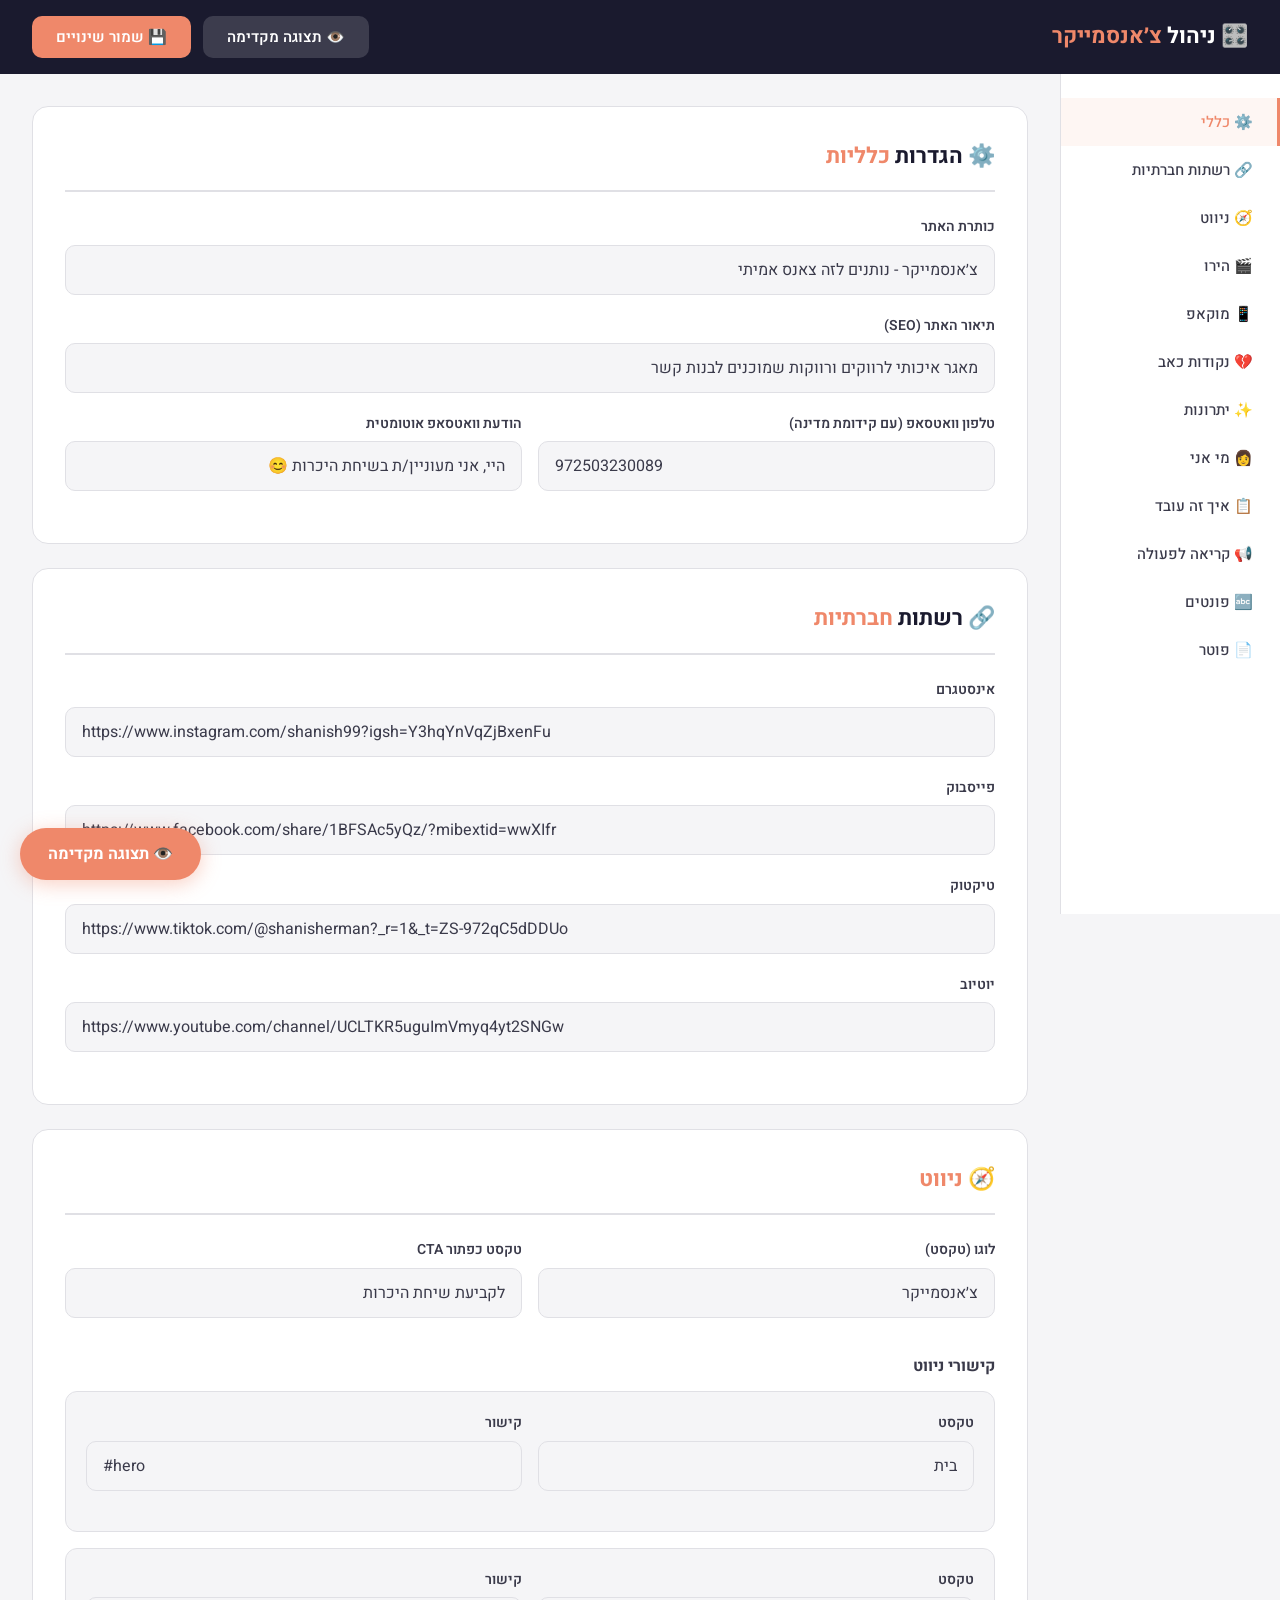
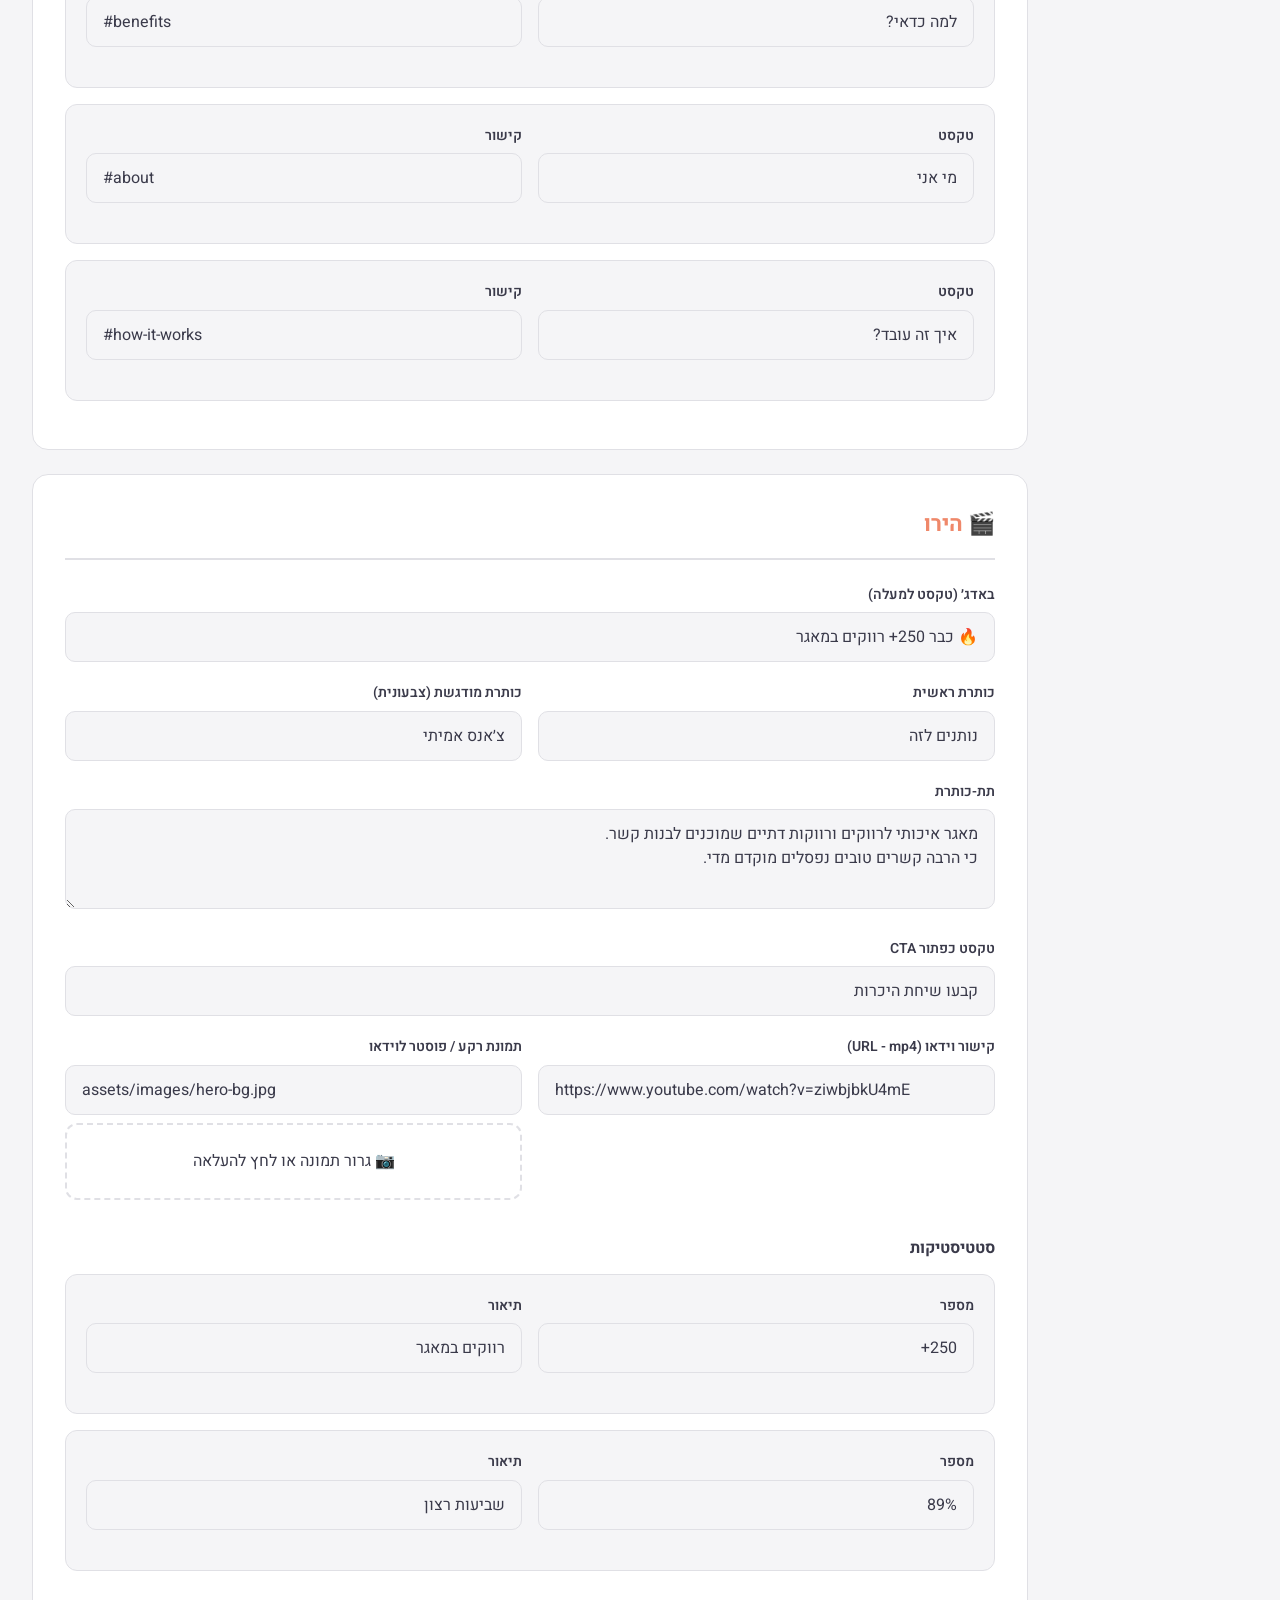
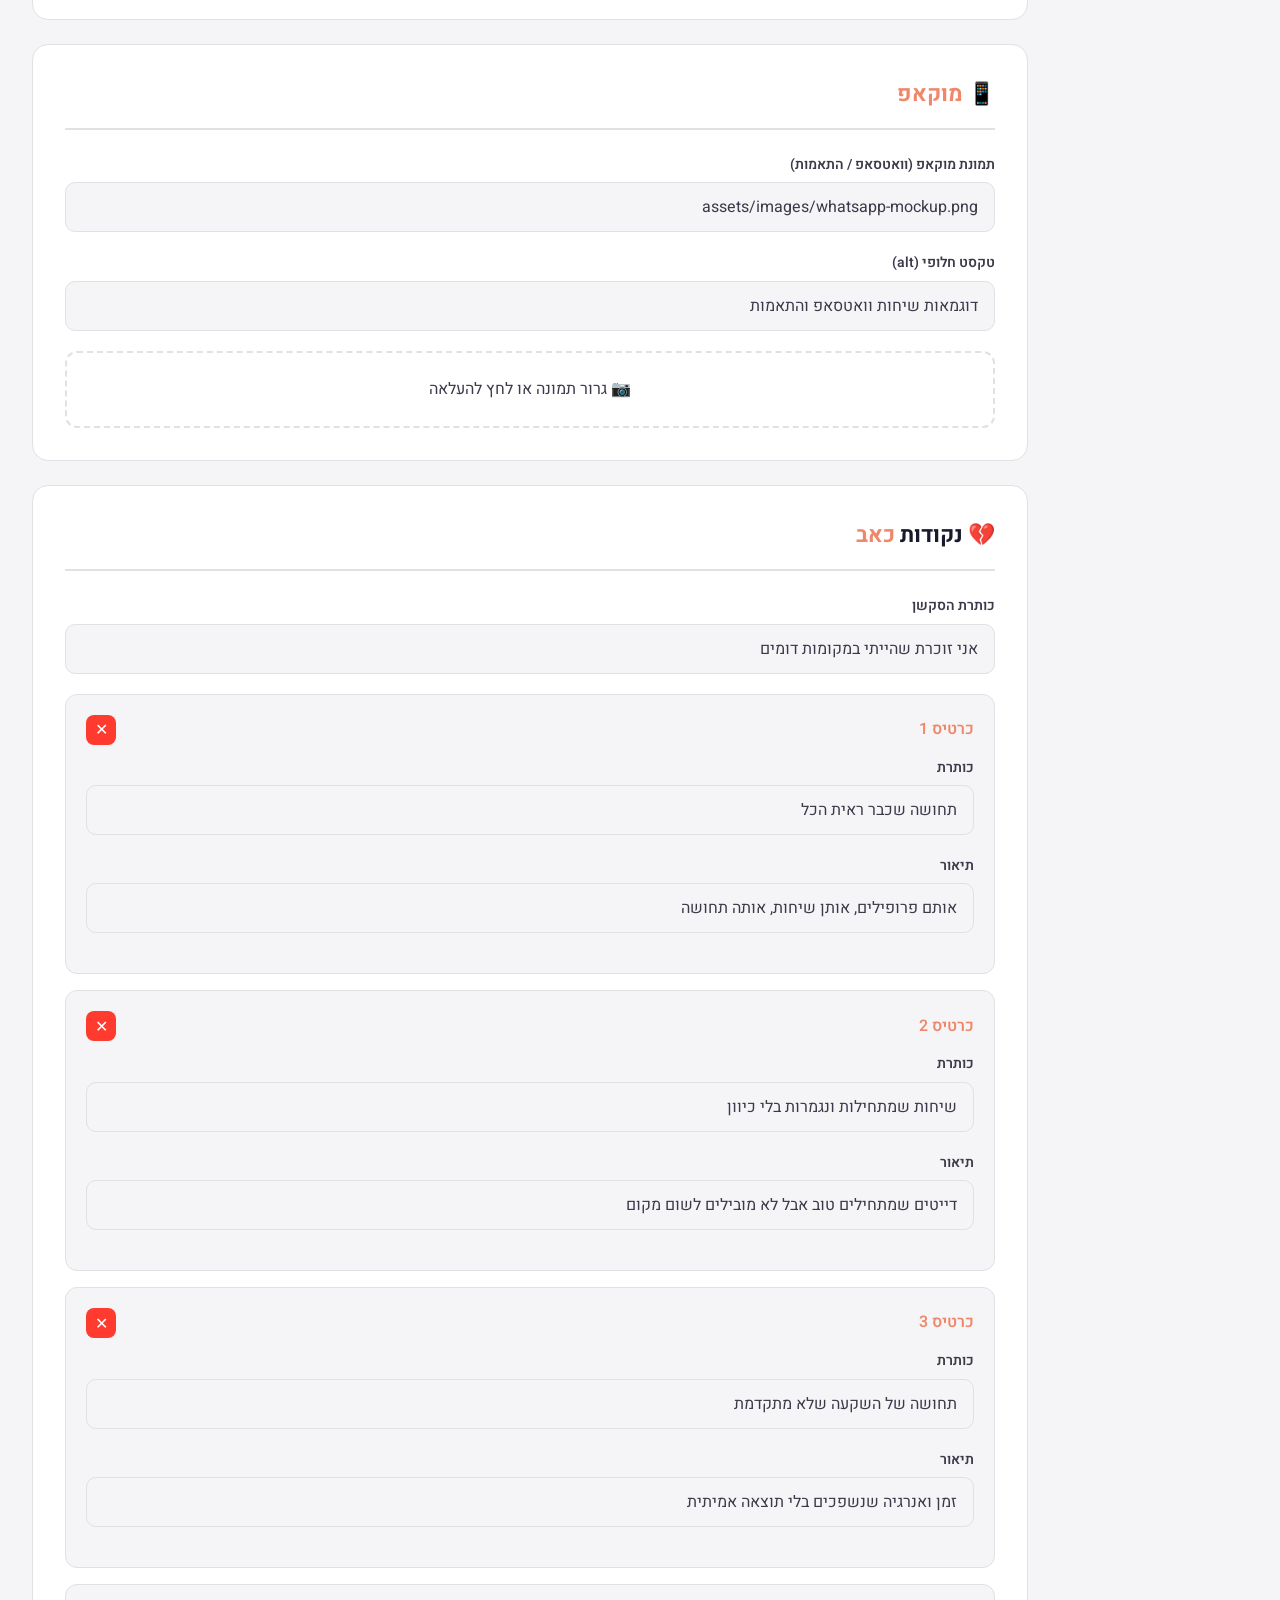
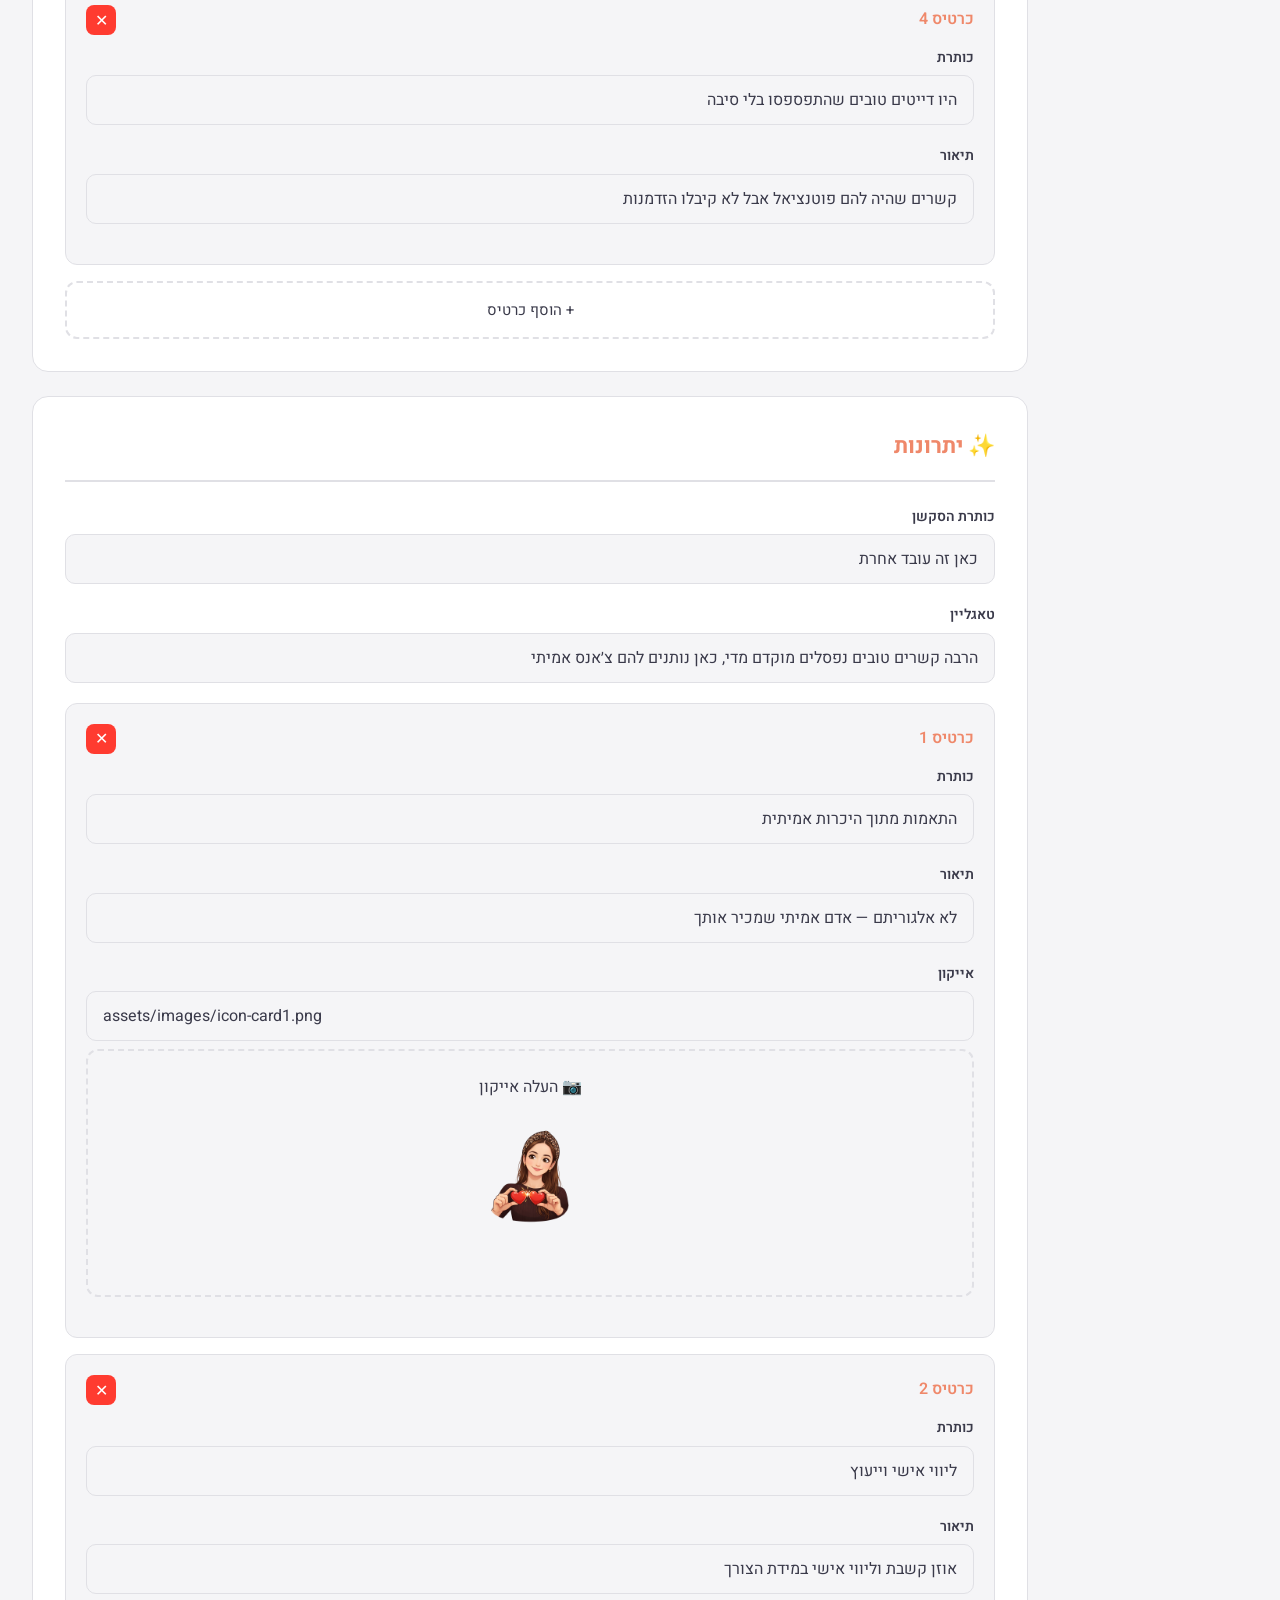
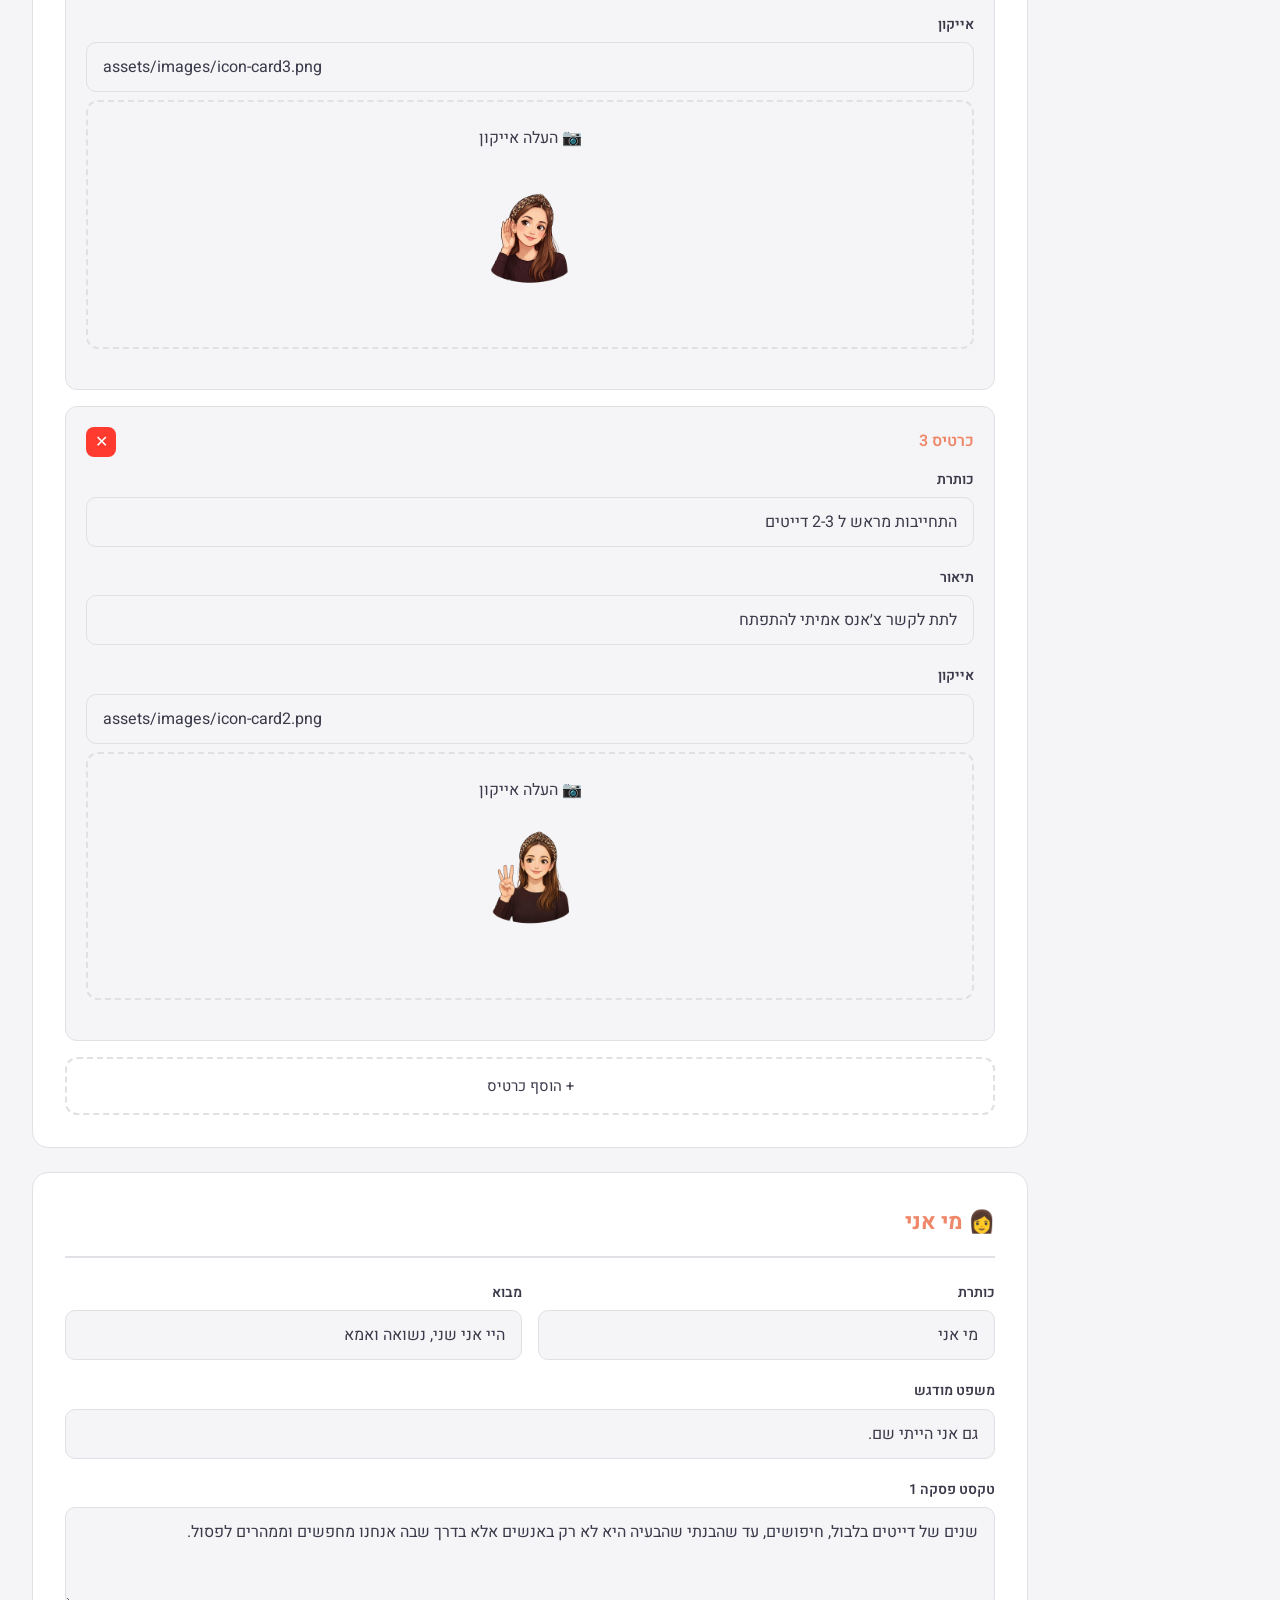
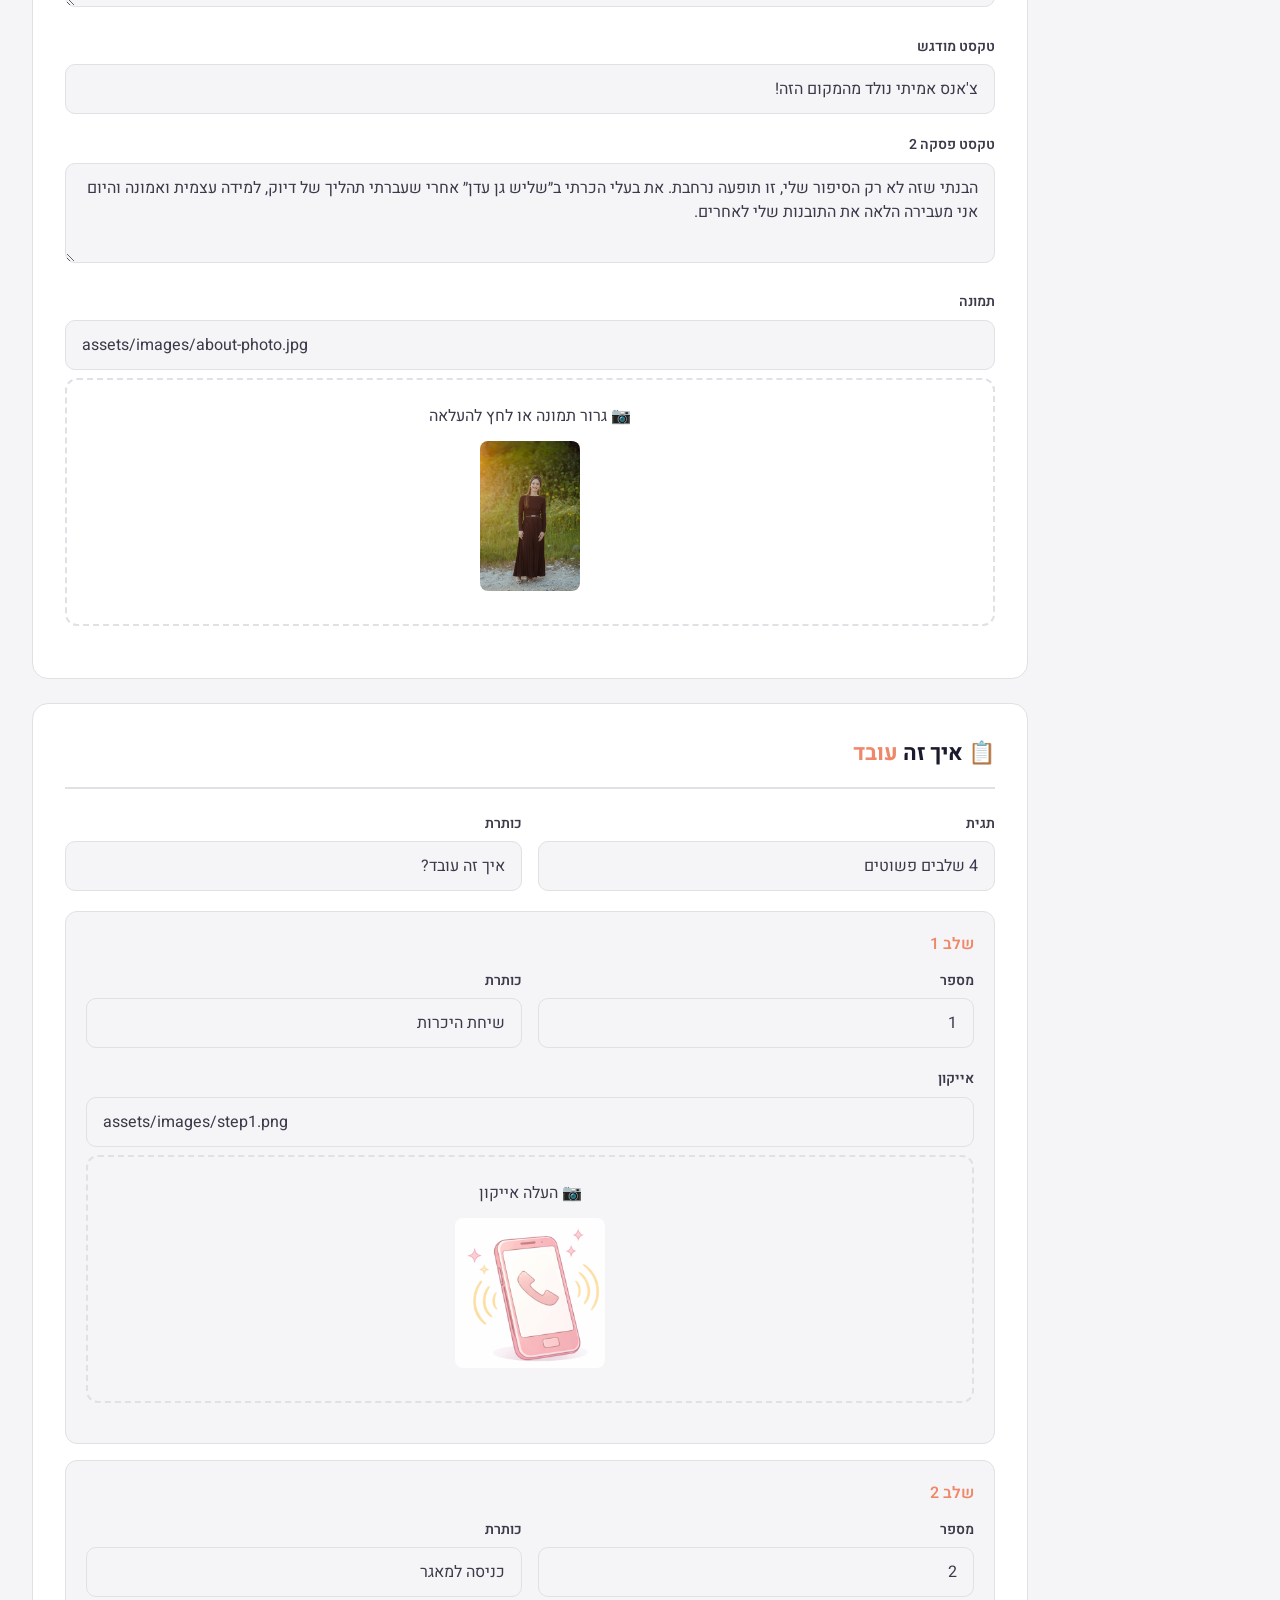
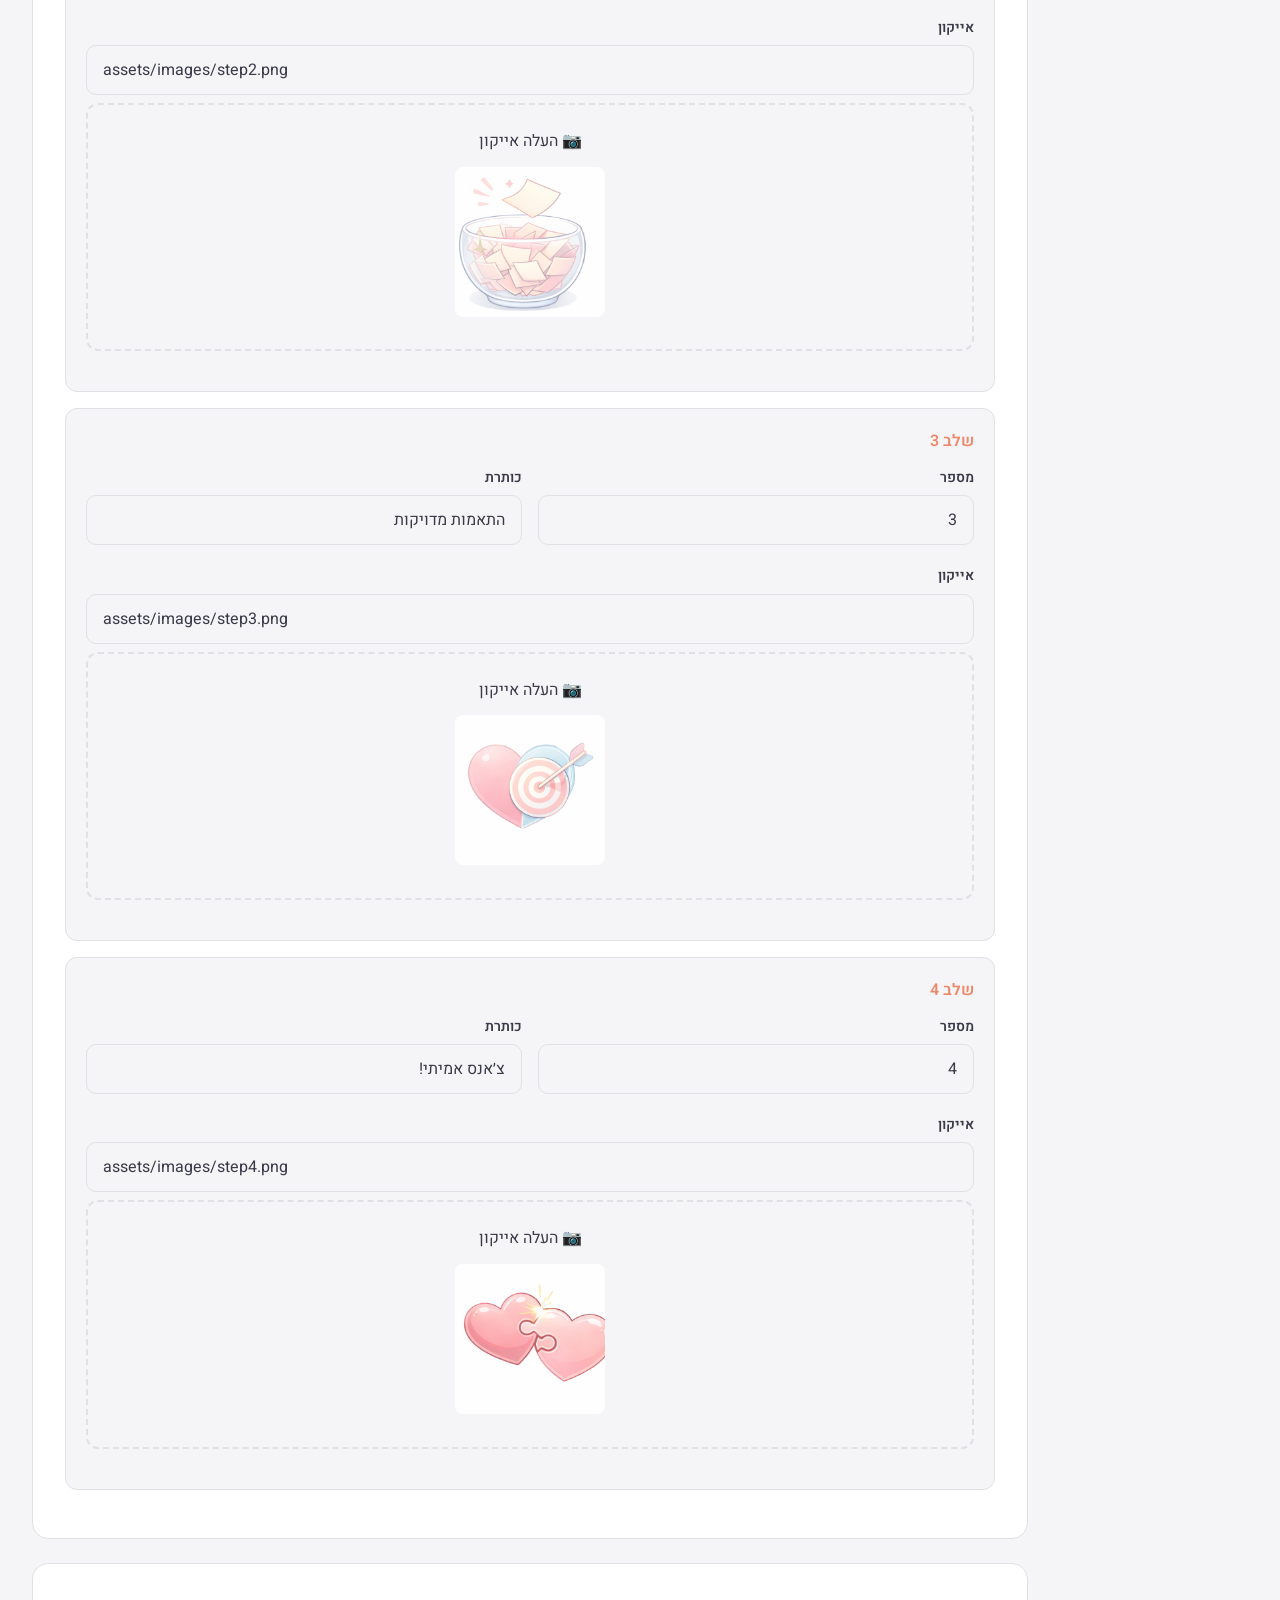
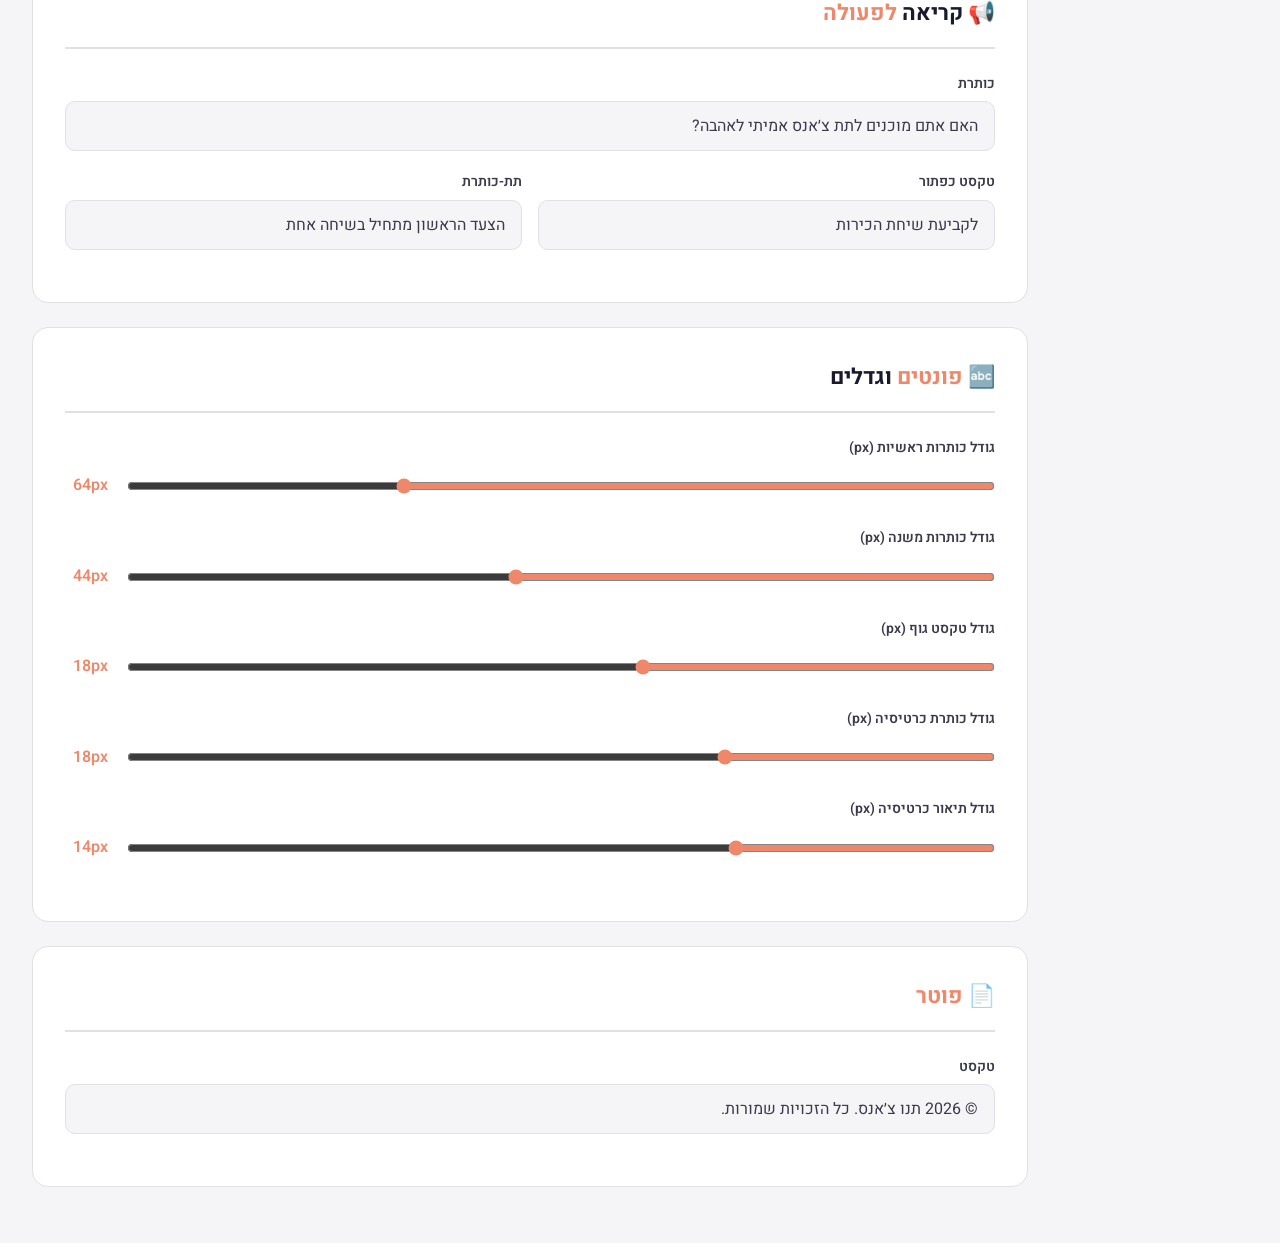
==== admin.html @ 526517f0 "Initial commit - צ׳אנסמייקר landing page Complete matchmaker landing page with RTL Hebrew support, r" ====
<!DOCTYPE html>
<html lang="he" dir="rtl">
<head>
  <meta charset="UTF-8">
  <meta name="viewport" content="width=device-width, initial-scale=1.0">
  <title>ניהול - צ׳אנסמייקר</title>
  <link href="https://fonts.googleapis.com/css2?family=Heebo:wght@300;400;500;600;700;800&display=swap" rel="stylesheet">
  <style>
    *, *::before, *::after { margin: 0; padding: 0; box-sizing: border-box; }
    :root {
      --coral: #ef886a;
      --dark: #1a1a2e;
      --text: #3a3a4a;
      --bg: #f5f5f7;
      --card: #ffffff;
      --border: #e0e0e5;
      --success: #34c759;
      --danger: #ff3b30;
    }
    body {
      font-family: 'Heebo', sans-serif;
      background: var(--bg); color: var(--text);
      line-height: 1.6;
    }

    /* Header */
    .admin-header {
      background: var(--dark); color: white;
      padding: 16px 32px;
      display: flex; align-items: center; justify-content: space-between;
      position: sticky; top: 0; z-index: 100;
    }
    .admin-header h1 { font-size: 22px; font-weight: 700; }
    .admin-header h1 span { color: var(--coral); }
    .header-actions { display: flex; gap: 12px; align-items: center; }
    .btn {
      padding: 10px 24px; border-radius: 10px;
      border: none; font-family: inherit;
      font-size: 15px; font-weight: 600;
      cursor: pointer; transition: all 0.2s;
    }
    .btn-primary {
      background: var(--coral); color: white;
    }
    .btn-primary:hover { opacity: 0.9; transform: translateY(-1px); }
    .btn-secondary {
      background: rgba(255,255,255,0.15); color: white;
    }
    .btn-secondary:hover { background: rgba(255,255,255,0.25); }
    .save-status {
      font-size: 14px; color: var(--success);
      opacity: 0; transition: opacity 0.3s;
    }
    .save-status.visible { opacity: 1; }

    /* Layout */
    .admin-layout {
      display: flex; max-width: 1400px;
      margin: 0 auto; min-height: calc(100vh - 60px);
    }
    .admin-sidebar {
      width: 220px; background: var(--card);
      border-left: 1px solid var(--border);
      padding: 24px 0; position: sticky;
      top: 60px; height: calc(100vh - 60px);
      overflow-y: auto;
    }
    .sidebar-link {
      display: block; padding: 12px 24px;
      color: var(--text); text-decoration: none;
      font-size: 15px; font-weight: 500;
      transition: all 0.2s; border-right: 3px solid transparent;
    }
    .sidebar-link:hover, .sidebar-link.active {
      background: rgba(239,136,106,0.08);
      color: var(--coral); border-right-color: var(--coral);
    }
    .admin-main {
      flex: 1; padding: 32px;
    }

    /* Sections */
    .admin-section {
      background: var(--card);
      border-radius: 16px; padding: 32px;
      margin-bottom: 24px;
      border: 1px solid var(--border);
    }
    .admin-section h2 {
      font-size: 22px; font-weight: 700;
      color: var(--dark); margin-bottom: 24px;
      padding-bottom: 16px;
      border-bottom: 2px solid var(--border);
    }
    .admin-section h2 span { color: var(--coral); }

    /* Form */
    .form-group {
      margin-bottom: 20px;
    }
    .form-group label {
      display: block; font-size: 14px;
      font-weight: 600; color: var(--text);
      margin-bottom: 6px;
    }
    .form-group input, .form-group textarea, .form-group select {
      width: 100%; padding: 12px 16px;
      border: 1px solid var(--border);
      border-radius: 10px; font-family: inherit;
      font-size: 16px; color: var(--text);
      transition: border-color 0.2s;
      background: var(--bg);
    }
    .form-group input:focus, .form-group textarea:focus {
      outline: none; border-color: var(--coral);
      box-shadow: 0 0 0 3px rgba(239,136,106,0.15);
    }
    .form-group textarea { min-height: 100px; resize: vertical; }
    .form-row {
      display: grid; grid-template-columns: 1fr 1fr;
      gap: 16px;
    }
    .form-row-3 {
      display: grid; grid-template-columns: 1fr 1fr 1fr;
      gap: 16px;
    }

    /* Cards editor */
    .card-editor {
      background: var(--bg); border-radius: 12px;
      padding: 20px; margin-bottom: 16px;
      border: 1px solid var(--border);
      position: relative;
    }
    .card-editor-header {
      display: flex; align-items: center;
      justify-content: space-between;
      margin-bottom: 12px;
    }
    .card-editor-header h4 {
      font-size: 16px; font-weight: 600;
      color: var(--coral);
    }
    .btn-remove {
      background: var(--danger); color: white;
      border: none; width: 30px; height: 30px;
      border-radius: 8px; cursor: pointer;
      font-size: 16px; display: flex;
      align-items: center; justify-content: center;
    }
    .btn-add {
      background: none; border: 2px dashed var(--border);
      border-radius: 12px; padding: 16px;
      width: 100%; cursor: pointer;
      font-family: inherit; font-size: 15px;
      color: var(--text); transition: all 0.2s;
    }
    .btn-add:hover {
      border-color: var(--coral); color: var(--coral);
    }

    /* Upload */
    .upload-area {
      border: 2px dashed var(--border);
      border-radius: 12px; padding: 24px;
      text-align: center; cursor: pointer;
      transition: all 0.2s; position: relative;
    }
    .upload-area:hover { border-color: var(--coral); }
    .upload-area input[type="file"] {
      position: absolute; inset: 0;
      opacity: 0; cursor: pointer;
    }
    .upload-preview {
      max-width: 200px; max-height: 150px;
      border-radius: 8px; margin-top: 12px;
    }

    /* Number input with slider */
    .range-group {
      display: flex; align-items: center; gap: 12px;
    }
    .range-group input[type="range"] {
      flex: 1; accent-color: var(--coral);
    }
    .range-group .range-value {
      min-width: 50px; text-align: center;
      font-weight: 600; color: var(--coral);
    }

    /* Preview frame */
    .preview-frame {
      position: fixed; bottom: 20px; left: 20px;
      z-index: 200;
    }
    .preview-btn {
      background: var(--coral); color: white;
      border: none; padding: 14px 28px;
      border-radius: 50px; font-family: inherit;
      font-size: 16px; font-weight: 700;
      cursor: pointer; box-shadow: 0 4px 20px rgba(239,136,106,0.4);
      transition: all 0.2s;
    }
    .preview-btn:hover { transform: scale(1.05); }
  </style>
</head>
<body>

  <header class="admin-header">
    <h1>🎛️ ניהול <span>צ׳אנסמייקר</span></h1>
    <div class="header-actions">
      <span class="save-status" id="saveStatus">✓ נשמר בהצלחה</span>
      <button class="btn btn-secondary" onclick="window.open('/', '_blank')">👁️ תצוגה מקדימה</button>
      <button class="btn btn-primary" id="saveBtn" onclick="saveAll()">💾 שמור שינויים</button>
    </div>
  </header>

  <div class="admin-layout">
    <aside class="admin-sidebar">
      <a href="#sec-general" class="sidebar-link active">⚙️ כללי</a>
      <a href="#sec-social" class="sidebar-link">🔗 רשתות חברתיות</a>
      <a href="#sec-nav" class="sidebar-link">🧭 ניווט</a>
      <a href="#sec-hero" class="sidebar-link">🎬 הירו</a>
      <a href="#sec-mockup" class="sidebar-link">📱 מוקאפ</a>
      <a href="#sec-pain" class="sidebar-link">💔 נקודות כאב</a>
      <a href="#sec-benefits" class="sidebar-link">✨ יתרונות</a>
      <a href="#sec-about" class="sidebar-link">👩 מי אני</a>
      <a href="#sec-process" class="sidebar-link">📋 איך זה עובד</a>
      <a href="#sec-cta" class="sidebar-link">📢 קריאה לפעולה</a>
      <a href="#sec-fonts" class="sidebar-link">🔤 פונטים</a>
      <a href="#sec-footer" class="sidebar-link">📄 פוטר</a>
    </aside>

    <main class="admin-main" id="adminMain"></main>
  </div>

  <div class="preview-frame">
    <button class="preview-btn" onclick="window.open('/', '_blank')">👁️ תצוגה מקדימה</button>
  </div>

  <script>
    let content = null;

    async function loadContent() {
      try {
        const res = await fetch('/api/content');
        content = await res.json();
      } catch {
        const res = await fetch('/content.json');
        content = await res.json();
      }
      renderAdmin();
    }

    function renderAdmin() {
      const main = document.getElementById('adminMain');
      main.innerHTML = `

        <!-- General -->
        <div class="admin-section" id="sec-general">
          <h2>⚙️ הגדרות <span>כלליות</span></h2>
          <div class="form-group">
            <label>כותרת האתר</label>
            <input type="text" data-path="site.title" value="${esc(content.site.title)}">
          </div>
          <div class="form-group">
            <label>תיאור האתר (SEO)</label>
            <input type="text" data-path="site.description" value="${esc(content.site.description)}">
          </div>
          <div class="form-row">
            <div class="form-group">
              <label>טלפון וואטסאפ (עם קידומת מדינה)</label>
              <input type="text" data-path="site.whatsappPhone" value="${esc(content.site.whatsappPhone)}" dir="ltr">
            </div>
            <div class="form-group">
              <label>הודעת וואטסאפ אוטומטית</label>
              <input type="text" data-path="site.whatsappMessage" value="${esc(content.site.whatsappMessage)}">
            </div>
          </div>
        </div>

        <!-- Social -->
        <div class="admin-section" id="sec-social">
          <h2>🔗 רשתות <span>חברתיות</span></h2>
          <div class="form-group">
            <label>אינסטגרם</label>
            <input type="url" data-path="social.instagram" value="${esc(content.social.instagram)}" dir="ltr">
          </div>
          <div class="form-group">
            <label>פייסבוק</label>
            <input type="url" data-path="social.facebook" value="${esc(content.social.facebook)}" dir="ltr">
          </div>
          <div class="form-group">
            <label>טיקטוק</label>
            <input type="url" data-path="social.tiktok" value="${esc(content.social.tiktok)}" dir="ltr">
          </div>
          <div class="form-group">
            <label>יוטיוב</label>
            <input type="url" data-path="social.youtube" value="${esc(content.social.youtube)}" dir="ltr">
          </div>
        </div>

        <!-- Nav -->
        <div class="admin-section" id="sec-nav">
          <h2>🧭 <span>ניווט</span></h2>
          <div class="form-row">
            <div class="form-group">
              <label>לוגו (טקסט)</label>
              <input type="text" data-path="nav.logo" value="${esc(content.nav.logo)}">
            </div>
            <div class="form-group">
              <label>טקסט כפתור CTA</label>
              <input type="text" data-path="nav.ctaText" value="${esc(content.nav.ctaText)}">
            </div>
          </div>
          <h3 style="margin: 16px 0 12px; font-size: 16px;">קישורי ניווט</h3>
          <div id="navLinksEditor"></div>
        </div>

        <!-- Hero -->
        <div class="admin-section" id="sec-hero">
          <h2>🎬 <span>הירו</span></h2>
          <div class="form-group">
            <label>באדג׳ (טקסט למעלה)</label>
            <input type="text" data-path="hero.badge" value="${esc(content.hero.badge)}">
          </div>
          <div class="form-row">
            <div class="form-group">
              <label>כותרת ראשית</label>
              <input type="text" data-path="hero.title" value="${esc(content.hero.title)}">
            </div>
            <div class="form-group">
              <label>כותרת מודגשת (צבעונית)</label>
              <input type="text" data-path="hero.titleHighlight" value="${esc(content.hero.titleHighlight)}">
            </div>
          </div>
          <div class="form-group">
            <label>תת-כותרת</label>
            <textarea data-path="hero.subtitle">${esc(content.hero.subtitle)}</textarea>
          </div>
          <div class="form-group">
            <label>טקסט כפתור CTA</label>
            <input type="text" data-path="hero.ctaText" value="${esc(content.hero.ctaText)}">
          </div>
          <div class="form-row">
            <div class="form-group">
              <label>קישור וידאו (URL - mp4)</label>
              <input type="url" data-path="hero.videoUrl" value="${esc(content.hero.videoUrl || '')}" dir="ltr" placeholder="השאר ריק להצגת תמונה">
            </div>
            <div class="form-group">
              <label>תמונת רקע / פוסטר לוידאו</label>
              <input type="text" data-path="hero.videoPoster" value="${esc(content.hero.videoPoster)}" dir="ltr">
              <div class="upload-area" style="margin-top: 8px;">
                <span>📷 גרור תמונה או לחץ להעלאה</span>
                <input type="file" accept="image/*" onchange="uploadFile(this, 'hero.videoPoster')">
              </div>
            </div>
          </div>
          <h3 style="margin: 16px 0 12px; font-size: 16px;">סטטיסטיקות</h3>
          <div id="heroStatsEditor"></div>
        </div>

        <!-- Mockup -->
        <div class="admin-section" id="sec-mockup">
          <h2>📱 <span>מוקאפ</span></h2>
          <div class="form-group">
            <label>תמונת מוקאפ (וואטסאפ / התאמות)</label>
            <input type="text" data-path="mockup.image" value="${esc(content.mockup?.image || '')}">
          </div>
          <div class="form-group">
            <label>טקסט חלופי (alt)</label>
            <input type="text" data-path="mockup.alt" value="${esc(content.mockup?.alt || '')}">
          </div>
          <div class="upload-area" data-target="mockup.image">
            📷 גרור תמונה או לחץ להעלאה
          </div>
        </div>

        <!-- Pain Points -->
        <div class="admin-section" id="sec-pain">
          <h2>💔 נקודות <span>כאב</span></h2>
          <div class="form-group">
            <label>כותרת הסקשן</label>
            <input type="text" data-path="painPoints.title" value="${esc(content.painPoints.title)}">
          </div>
          <div id="painCardsEditor"></div>
          <button class="btn-add" onclick="addCard('painPoints')">+ הוסף כרטיס</button>
        </div>

        <!-- Benefits -->
        <div class="admin-section" id="sec-benefits">
          <h2>✨ <span>יתרונות</span></h2>
          <div class="form-group">
            <label>כותרת הסקשן</label>
            <input type="text" data-path="benefits.title" value="${esc(content.benefits.title)}">
          </div>
          <div class="form-group">
            <label>טאגליין</label>
            <input type="text" data-path="benefits.tagline" value="${esc(content.benefits.tagline)}">
          </div>
          <div id="benefitCardsEditor"></div>
          <button class="btn-add" onclick="addCard('benefits')">+ הוסף כרטיס</button>
        </div>

        <!-- About -->
        <div class="admin-section" id="sec-about">
          <h2>👩 <span>מי אני</span></h2>
          <div class="form-row">
            <div class="form-group">
              <label>כותרת</label>
              <input type="text" data-path="about.title" value="${esc(content.about.title)}">
            </div>
            <div class="form-group">
              <label>מבוא</label>
              <input type="text" data-path="about.intro" value="${esc(content.about.intro)}">
            </div>
          </div>
          <div class="form-group">
            <label>משפט מודגש</label>
            <input type="text" data-path="about.highlight" value="${esc(content.about.highlight)}">
          </div>
          <div class="form-group">
            <label>טקסט פסקה 1</label>
            <textarea data-path="about.text1">${esc(content.about.text1)}</textarea>
          </div>
          <div class="form-group">
            <label>טקסט מודגש</label>
            <input type="text" data-path="about.boldText" value="${esc(content.about.boldText)}">
          </div>
          <div class="form-group">
            <label>טקסט פסקה 2</label>
            <textarea data-path="about.text2">${esc(content.about.text2)}</textarea>
          </div>
          <div class="form-group">
            <label>תמונה</label>
            <input type="text" data-path="about.photo" value="${esc(content.about.photo)}" dir="ltr">
            <div class="upload-area" style="margin-top: 8px;">
              <span>📷 גרור תמונה או לחץ להעלאה</span>
              <input type="file" accept="image/*" onchange="uploadFile(this, 'about.photo')">
              ${content.about.photo ? `<br><img class="upload-preview" src="${content.about.photo}">` : ''}
            </div>
          </div>
        </div>

        <!-- Process -->
        <div class="admin-section" id="sec-process">
          <h2>📋 איך זה <span>עובד</span></h2>
          <div class="form-row">
            <div class="form-group">
              <label>תגית</label>
              <input type="text" data-path="process.tag" value="${esc(content.process.tag)}">
            </div>
            <div class="form-group">
              <label>כותרת</label>
              <input type="text" data-path="process.title" value="${esc(content.process.title)}">
            </div>
          </div>
          <div id="processStepsEditor"></div>
        </div>

        <!-- CTA -->
        <div class="admin-section" id="sec-cta">
          <h2>📢 קריאה <span>לפעולה</span></h2>
          <div class="form-group">
            <label>כותרת</label>
            <input type="text" data-path="cta.title" value="${esc(content.cta.title)}">
          </div>
          <div class="form-row">
            <div class="form-group">
              <label>טקסט כפתור</label>
              <input type="text" data-path="cta.buttonText" value="${esc(content.cta.buttonText)}">
            </div>
            <div class="form-group">
              <label>תת-כותרת</label>
              <input type="text" data-path="cta.subtitle" value="${esc(content.cta.subtitle)}">
            </div>
          </div>
        </div>

        <!-- Fonts -->
        <div class="admin-section" id="sec-fonts">
          <h2>🔤 <span>פונטים</span> וגדלים</h2>
          <div class="form-group">
            <label>גודל כותרות ראשיות (px)</label>
            <div class="range-group">
              <input type="range" min="28" max="80" data-path="fonts.headingSize" value="${content.fonts.headingSize}" oninput="this.nextElementSibling.textContent=this.value+'px'">
              <span class="range-value">${content.fonts.headingSize}px</span>
            </div>
          </div>
          <div class="form-group">
            <label>גודל כותרות משנה (px)</label>
            <div class="range-group">
              <input type="range" min="24" max="60" data-path="fonts.subheadingSize" value="${content.fonts.subheadingSize}" oninput="this.nextElementSibling.textContent=this.value+'px'">
              <span class="range-value">${content.fonts.subheadingSize}px</span>
            </div>
          </div>
          <div class="form-group">
            <label>גודל טקסט גוף (px)</label>
            <div class="range-group">
              <input type="range" min="14" max="24" data-path="fonts.bodySize" value="${content.fonts.bodySize}" oninput="this.nextElementSibling.textContent=this.value+'px'">
              <span class="range-value">${content.fonts.bodySize}px</span>
            </div>
          </div>
          <div class="form-group">
            <label>גודל כותרת כרטיסיה (px)</label>
            <div class="range-group">
              <input type="range" min="12" max="32" data-path="fonts.cardTitleSize" value="${content.fonts.cardTitleSize || 18}" oninput="this.nextElementSibling.textContent=this.value+'px'">
              <span class="range-value">${content.fonts.cardTitleSize || 18}px</span>
            </div>
          </div>
          <div class="form-group">
            <label>גודל תיאור כרטיסיה (px)</label>
            <div class="range-group">
              <input type="range" min="10" max="24" data-path="fonts.cardDescSize" value="${content.fonts.cardDescSize || 14}" oninput="this.nextElementSibling.textContent=this.value+'px'">
              <span class="range-value">${content.fonts.cardDescSize || 14}px</span>
            </div>
          </div>
        </div>

        <!-- Footer -->
        <div class="admin-section" id="sec-footer">
          <h2>📄 <span>פוטר</span></h2>
          <div class="form-group">
            <label>טקסט</label>
            <input type="text" data-path="footer.text" value="${esc(content.footer.text)}">
          </div>
        </div>
      `;

      renderNavLinksEditor();
      renderHeroStatsEditor();
      renderCardEditors('painPoints', 'painCardsEditor', ['title', 'description']);
      renderCardEditors('benefits', 'benefitCardsEditor', ['title', 'description', 'icon']);
      renderProcessEditor();
      setupSidebarNav();
    }

    function esc(str) {
      if (!str) return '';
      return String(str).replace(/&/g,'&amp;').replace(/"/g,'&quot;').replace(/</g,'&lt;').replace(/>/g,'&gt;');
    }

    function setNestedValue(obj, path, value) {
      const keys = path.split('.');
      let current = obj;
      for (let i = 0; i < keys.length - 1; i++) {
        current = current[keys[i]];
      }
      current[keys[keys.length - 1]] = value;
    }

    function renderNavLinksEditor() {
      const container = document.getElementById('navLinksEditor');
      container.innerHTML = content.nav.links.map((link, i) => `
        <div class="card-editor">
          <div class="form-row">
            <div class="form-group">
              <label>טקסט</label>
              <input type="text" data-array="nav.links.${i}.text" value="${esc(link.text)}">
            </div>
            <div class="form-group">
              <label>קישור</label>
              <input type="text" data-array="nav.links.${i}.href" value="${esc(link.href)}" dir="ltr">
            </div>
          </div>
        </div>
      `).join('');
    }

    function renderHeroStatsEditor() {
      const container = document.getElementById('heroStatsEditor');
      container.innerHTML = content.hero.stats.map((stat, i) => `
        <div class="card-editor">
          <div class="form-row">
            <div class="form-group">
              <label>מספר</label>
              <input type="text" data-array="hero.stats.${i}.number" value="${esc(stat.number)}">
            </div>
            <div class="form-group">
              <label>תיאור</label>
              <input type="text" data-array="hero.stats.${i}.label" value="${esc(stat.label)}">
            </div>
          </div>
        </div>
      `).join('');
    }

    function renderCardEditors(section, containerId, fields) {
      const container = document.getElementById(containerId);
      const cards = content[section].cards;
      container.innerHTML = cards.map((card, i) => `
        <div class="card-editor">
          <div class="card-editor-header">
            <h4>כרטיס ${i + 1}</h4>
            <button class="btn-remove" onclick="removeCard('${section}', ${i})">✕</button>
          </div>
          ${fields.map(f => {
            if (f === 'icon') {
              return `
                <div class="form-group">
                  <label>אייקון</label>
                  <input type="text" data-array="${section}.cards.${i}.${f}" value="${esc(card[f] || '')}" dir="ltr">
                  <div class="upload-area" style="margin-top: 8px;">
                    <span>📷 העלה אייקון</span>
                    <input type="file" accept="image/*" onchange="uploadFile(this, '${section}.cards.${i}.${f}', true)">
                    ${card[f] ? `<br><img class="upload-preview" src="${card[f]}">` : ''}
                  </div>
                </div>
              `;
            }
            return `
              <div class="form-group">
                <label>${f === 'title' ? 'כותרת' : 'תיאור'}</label>
                <input type="text" data-array="${section}.cards.${i}.${f}" value="${esc(card[f])}">
              </div>
            `;
          }).join('')}
        </div>
      `).join('');
    }

    function renderProcessEditor() {
      const container = document.getElementById('processStepsEditor');
      container.innerHTML = content.process.steps.map((step, i) => `
        <div class="card-editor">
          <div class="card-editor-header">
            <h4>שלב ${step.number}</h4>
          </div>
          <div class="form-row">
            <div class="form-group">
              <label>מספר</label>
              <input type="text" data-array="process.steps.${i}.number" value="${esc(step.number)}">
            </div>
            <div class="form-group">
              <label>כותרת</label>
              <input type="text" data-array="process.steps.${i}.title" value="${esc(step.title)}">
            </div>
          </div>
          <div class="form-group">
            <label>אייקון</label>
            <input type="text" data-array="process.steps.${i}.icon" value="${esc(step.icon || '')}" dir="ltr">
            <div class="upload-area" style="margin-top: 8px;">
              <span>📷 העלה אייקון</span>
              <input type="file" accept="image/*" onchange="uploadFile(this, 'process.steps.${i}.icon', true)">
              ${step.icon ? `<br><img class="upload-preview" src="${step.icon}">` : ''}
            </div>
          </div>
        </div>
      `).join('');
    }

    function addCard(section) {
      if (section === 'painPoints') {
        content.painPoints.cards.push({ title: 'כותרת חדשה', description: 'תיאור חדש' });
      } else if (section === 'benefits') {
        content.benefits.cards.push({ title: 'כותרת חדשה', description: 'תיאור חדש', icon: '' });
      }
      renderAdmin();
    }

    function removeCard(section, index) {
      content[section].cards.splice(index, 1);
      renderAdmin();
    }

    function collectFormData() {
      // Simple path inputs
      document.querySelectorAll('[data-path]').forEach(el => {
        const path = el.getAttribute('data-path');
        let value = el.type === 'range' ? parseInt(el.value) : el.value;
        setNestedValue(content, path, value);
      });

      // Array/nested inputs
      document.querySelectorAll('[data-array]').forEach(el => {
        const path = el.getAttribute('data-array');
        const parts = path.split('.');
        let obj = content;
        for (let i = 0; i < parts.length - 1; i++) {
          const key = isNaN(parts[i]) ? parts[i] : parseInt(parts[i]);
          obj = obj[key];
        }
        obj[parts[parts.length - 1]] = el.value;
      });
    }

    async function saveAll() {
      collectFormData();
      const btn = document.getElementById('saveBtn');
      btn.textContent = '⏳ שומר...';

      try {
        const res = await fetch('/api/content', {
          method: 'POST',
          headers: { 'Content-Type': 'application/json' },
          body: JSON.stringify(content)
        });
        const data = await res.json();
        if (data.success) {
          btn.textContent = '✅ נשמר!';
          const status = document.getElementById('saveStatus');
          status.classList.add('visible');
          setTimeout(() => {
            btn.textContent = '💾 שמור שינויים';
            status.classList.remove('visible');
          }, 2000);
        }
      } catch (err) {
        btn.textContent = '❌ שגיאה';
        alert('שגיאה בשמירה: ' + err.message);
        setTimeout(() => btn.textContent = '💾 שמור שינויים', 2000);
      }
    }

    async function uploadFile(input, path, isArray) {
      const file = input.files[0];
      if (!file) return;

      const formData = new FormData();
      formData.append('file', file);

      try {
        const res = await fetch('/api/upload', {
          method: 'POST',
          body: formData
        });
        const data = await res.json();
        if (data.success) {
          // Update the corresponding text input
          const selector = isArray ? `[data-array="${path}"]` : `[data-path="${path}"]`;
          const textInput = document.querySelector(selector);
          if (textInput) textInput.value = data.path;
          setNestedValue(content, path, data.path);
        }
      } catch (err) {
        alert('שגיאה בהעלאה: ' + err.message);
      }
    }

    function setupSidebarNav() {
      const links = document.querySelectorAll('.sidebar-link');
      links.forEach(link => {
        link.addEventListener('click', (e) => {
          e.preventDefault();
          links.forEach(l => l.classList.remove('active'));
          link.classList.add('active');
          const target = document.querySelector(link.getAttribute('href'));
          if (target) target.scrollIntoView({ behavior: 'smooth', block: 'start' });
        });
      });
    }

    // Keyboard shortcut: Ctrl/Cmd+S to save
    document.addEventListener('keydown', (e) => {
      if ((e.ctrlKey || e.metaKey) && e.key === 's') {
        e.preventDefault();
        saveAll();
      }
    });

    loadContent();
  </script>
</body>
</html>
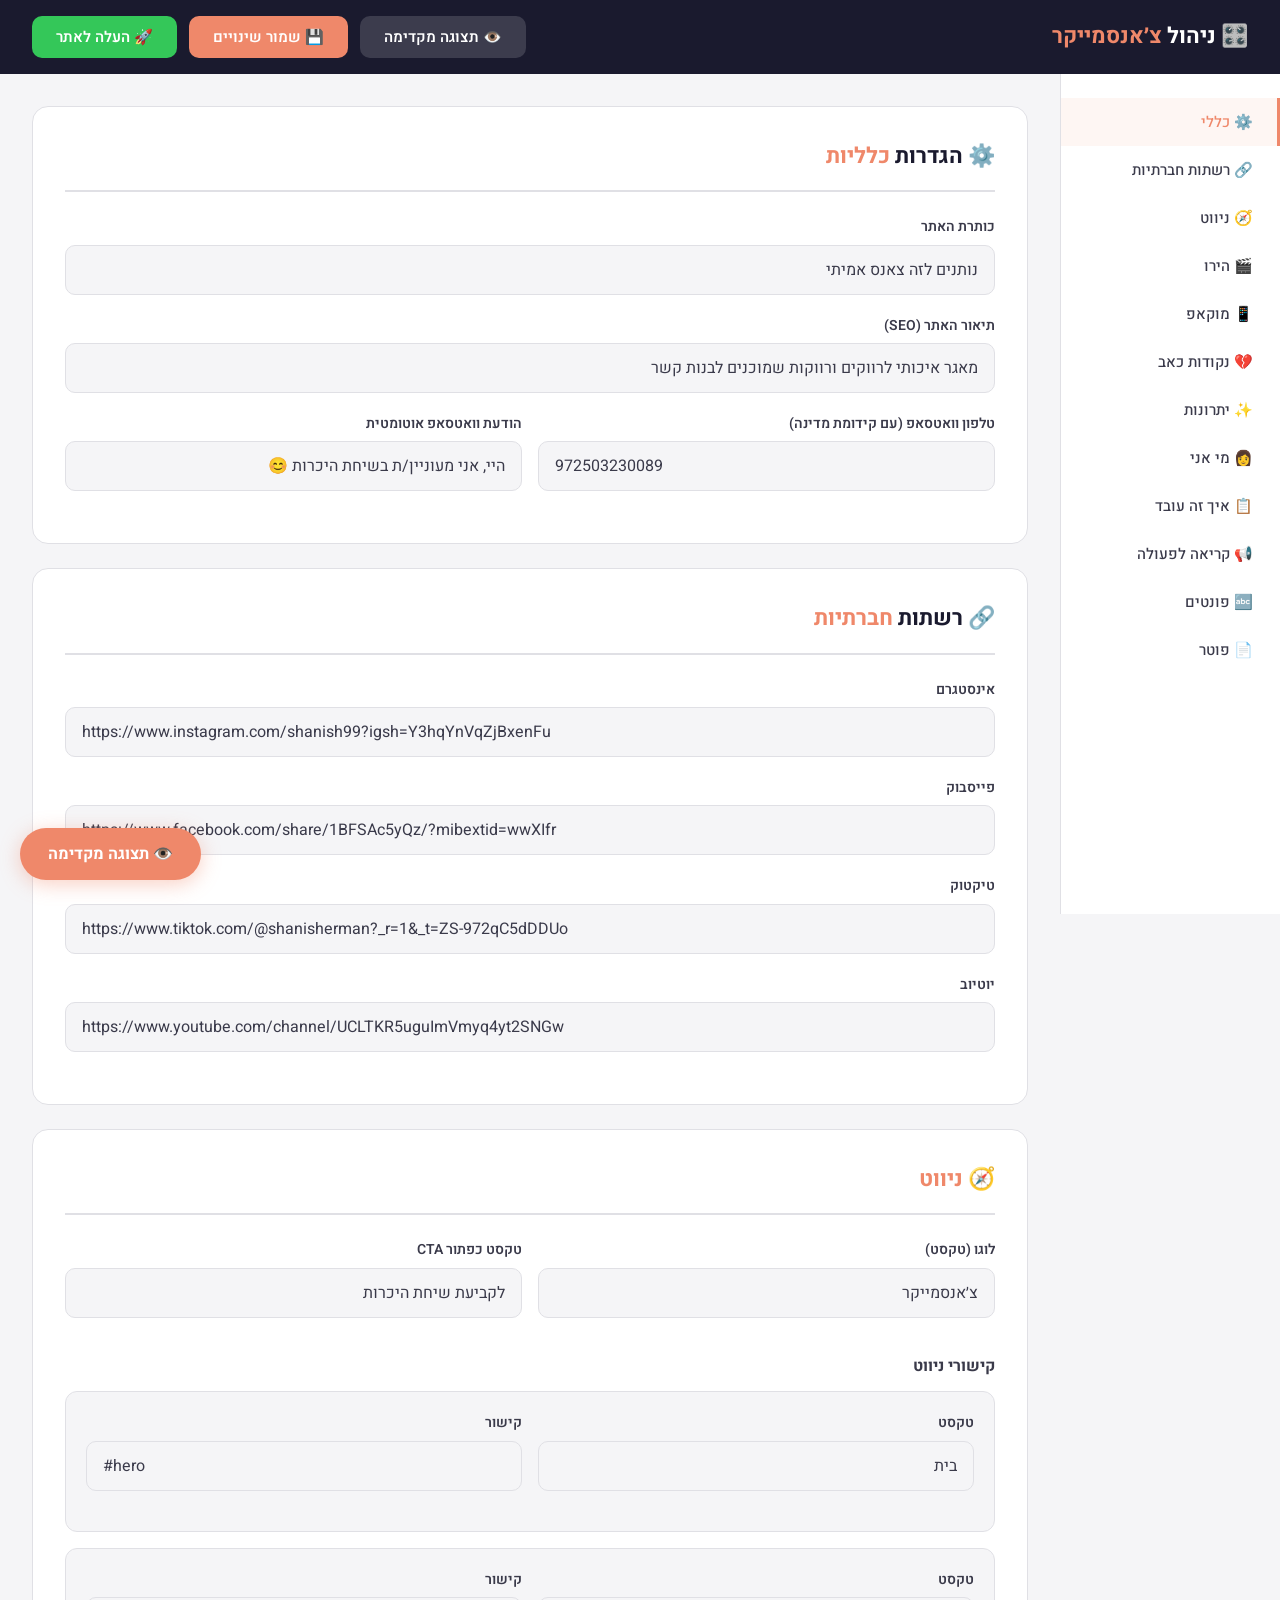
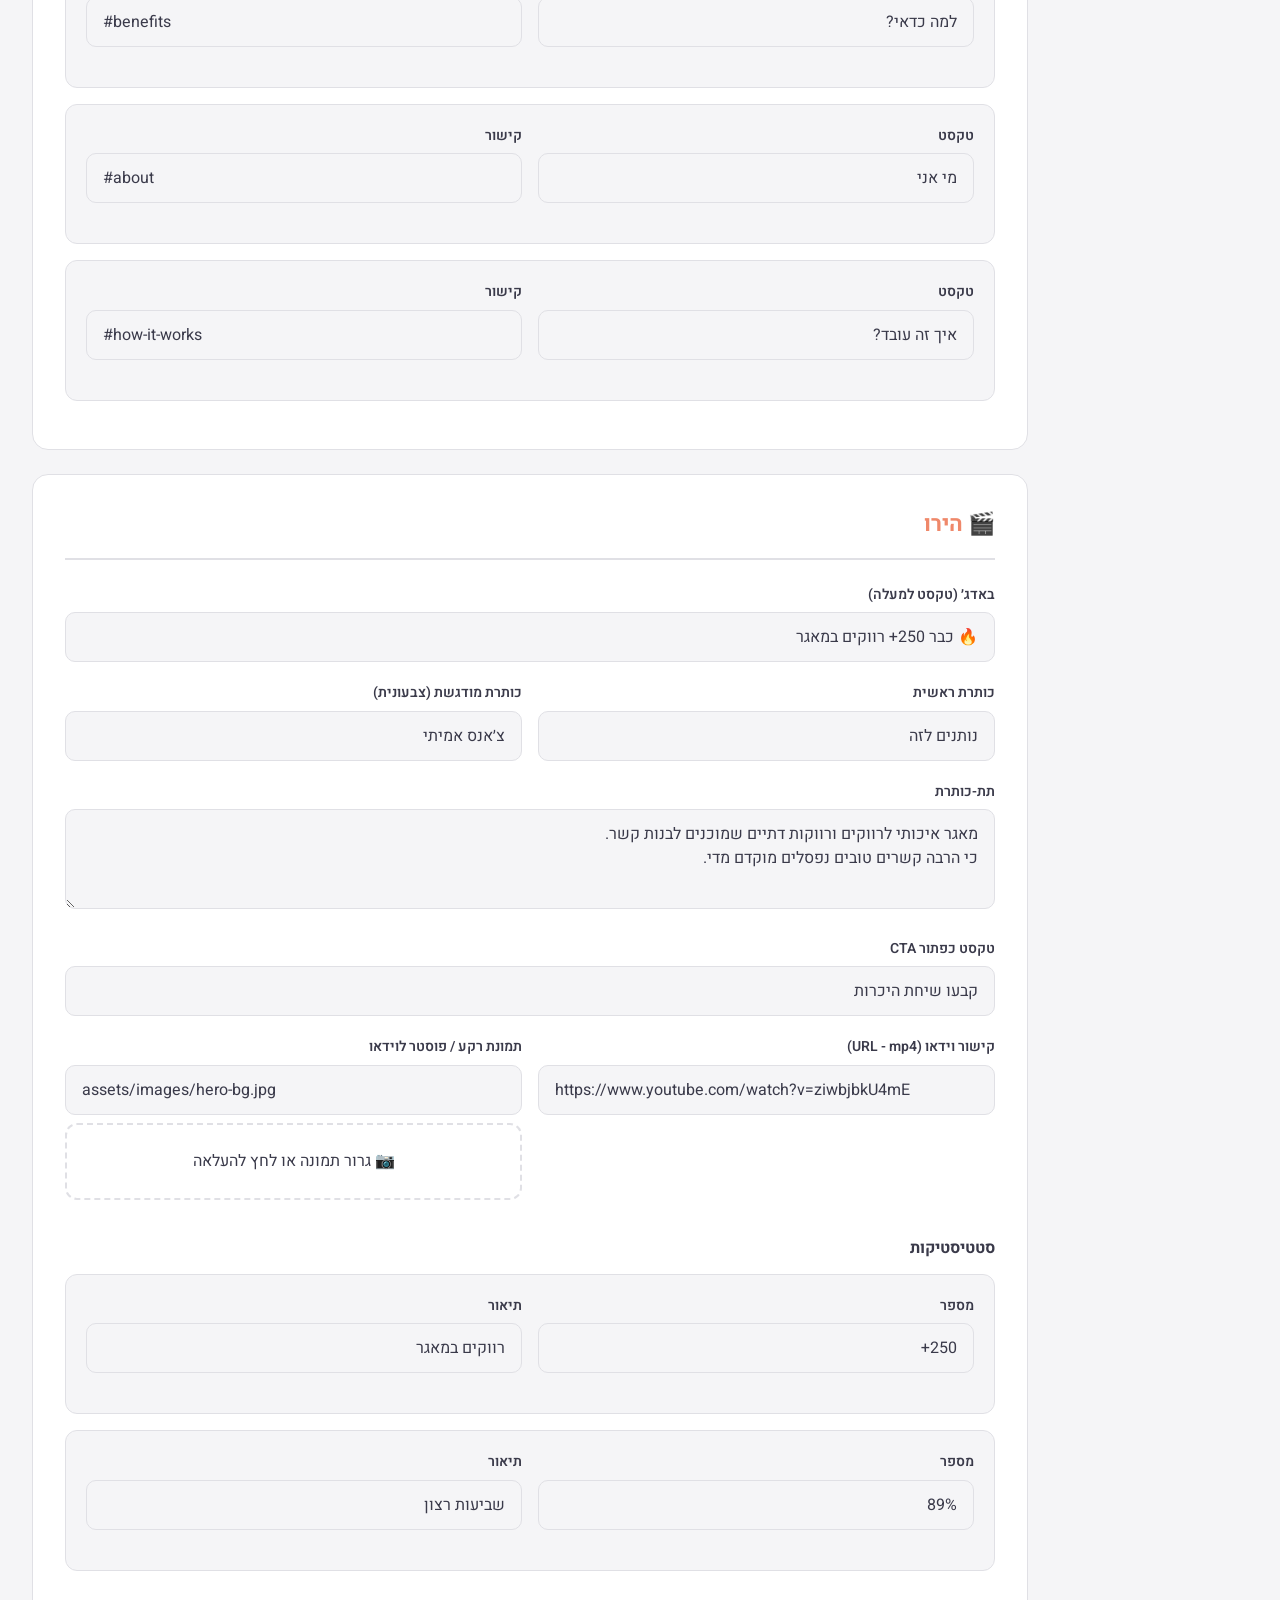
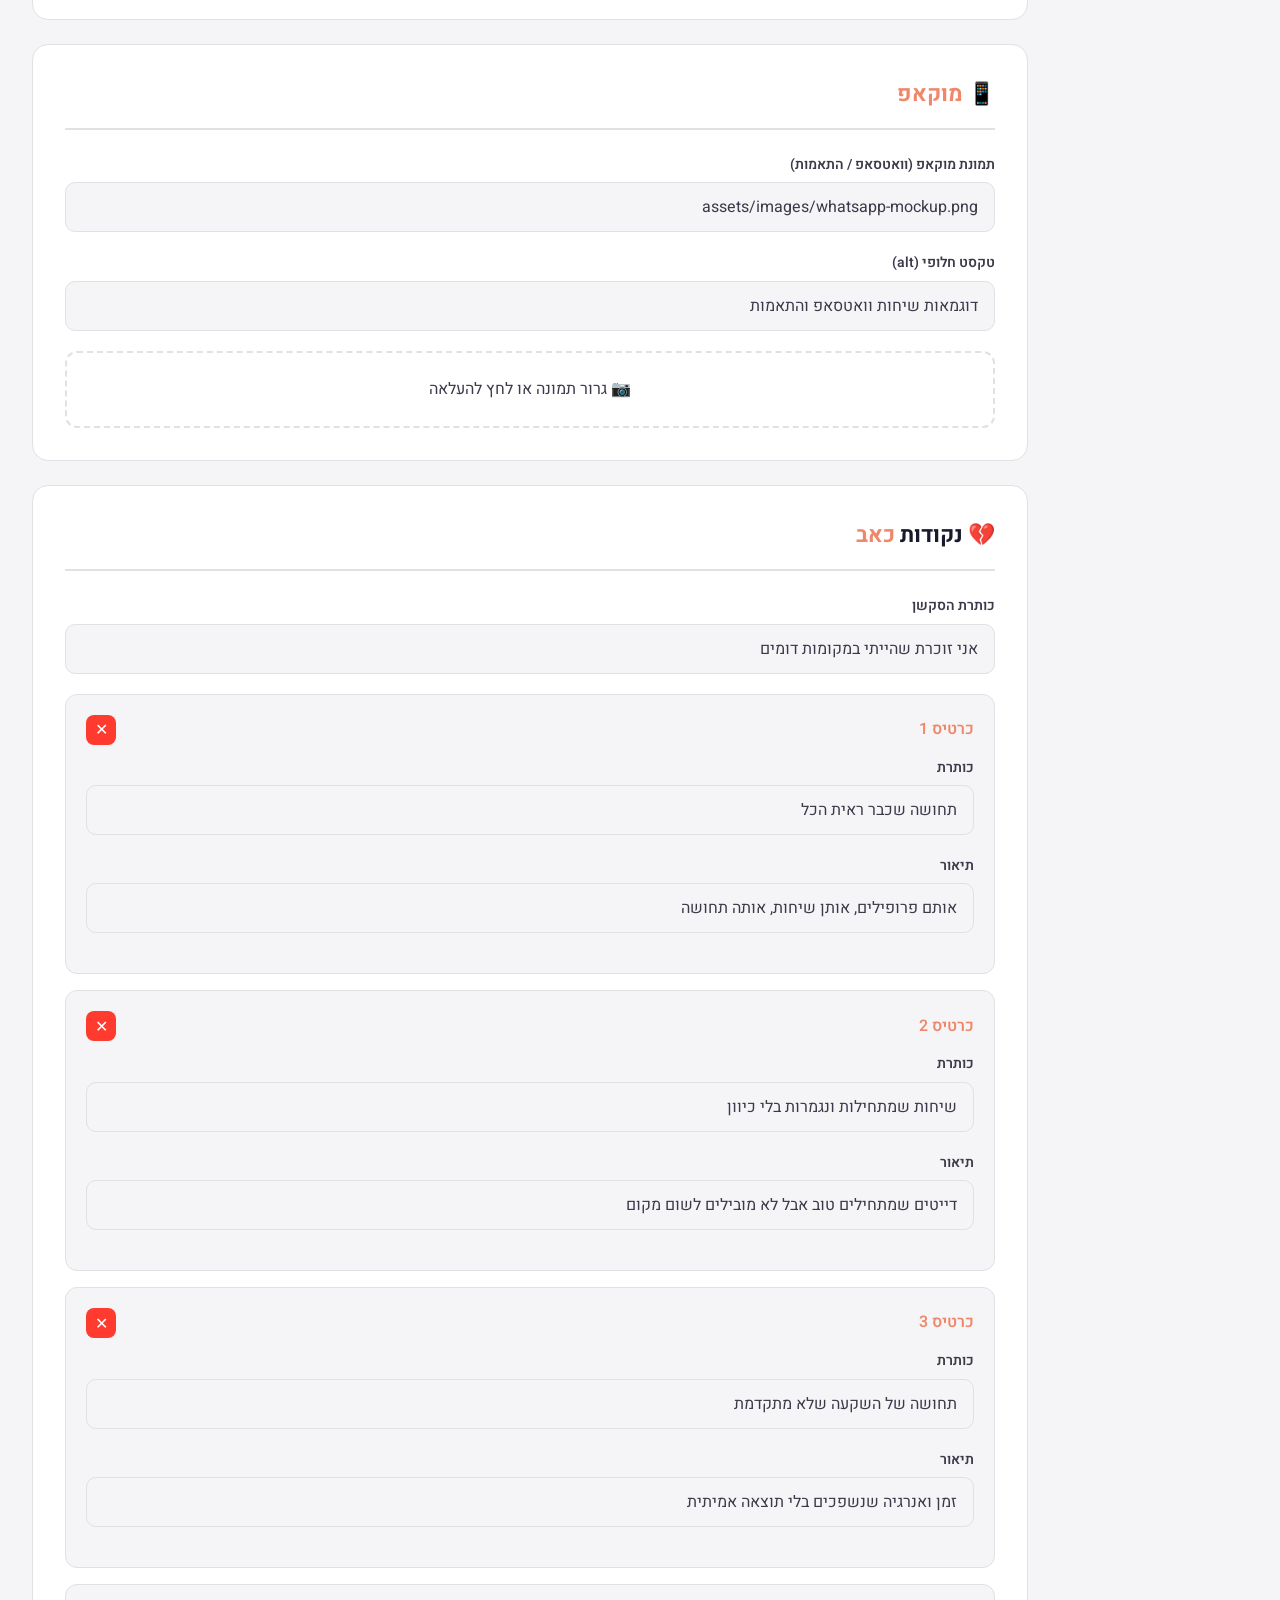
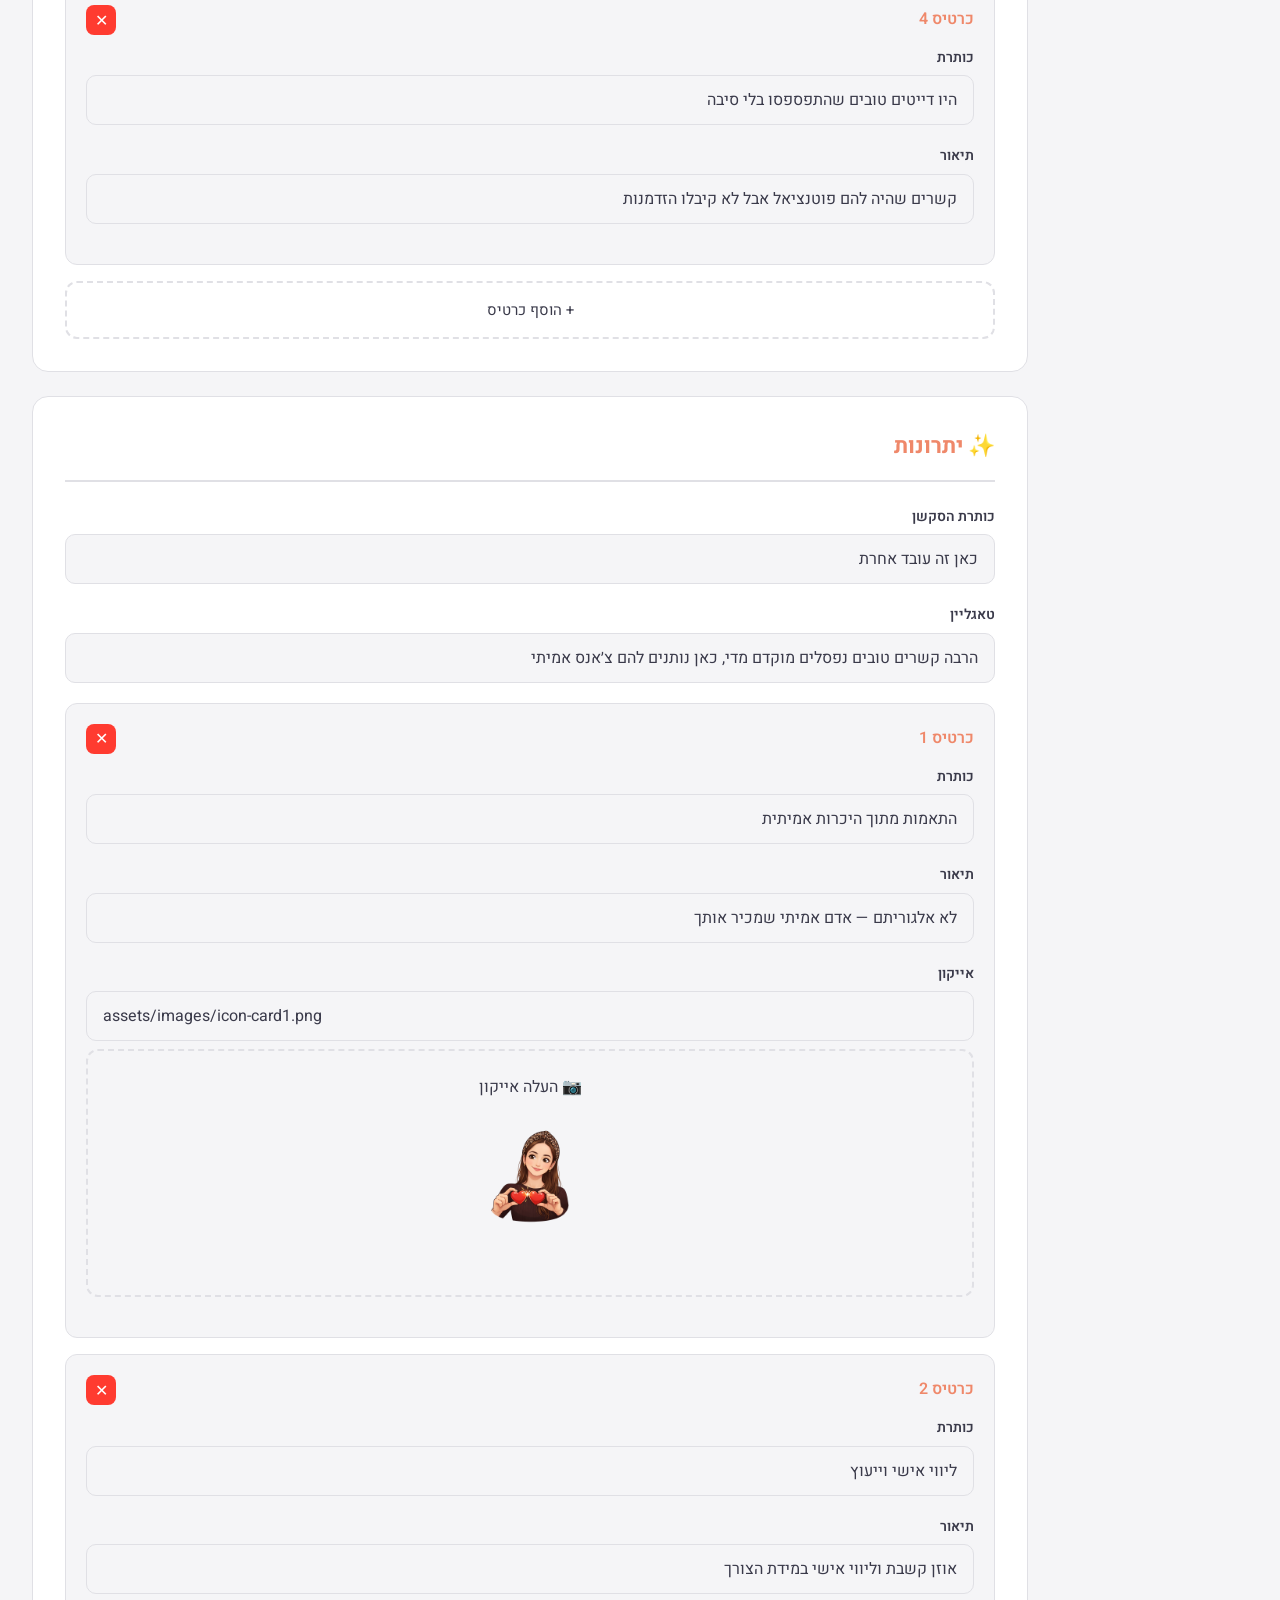
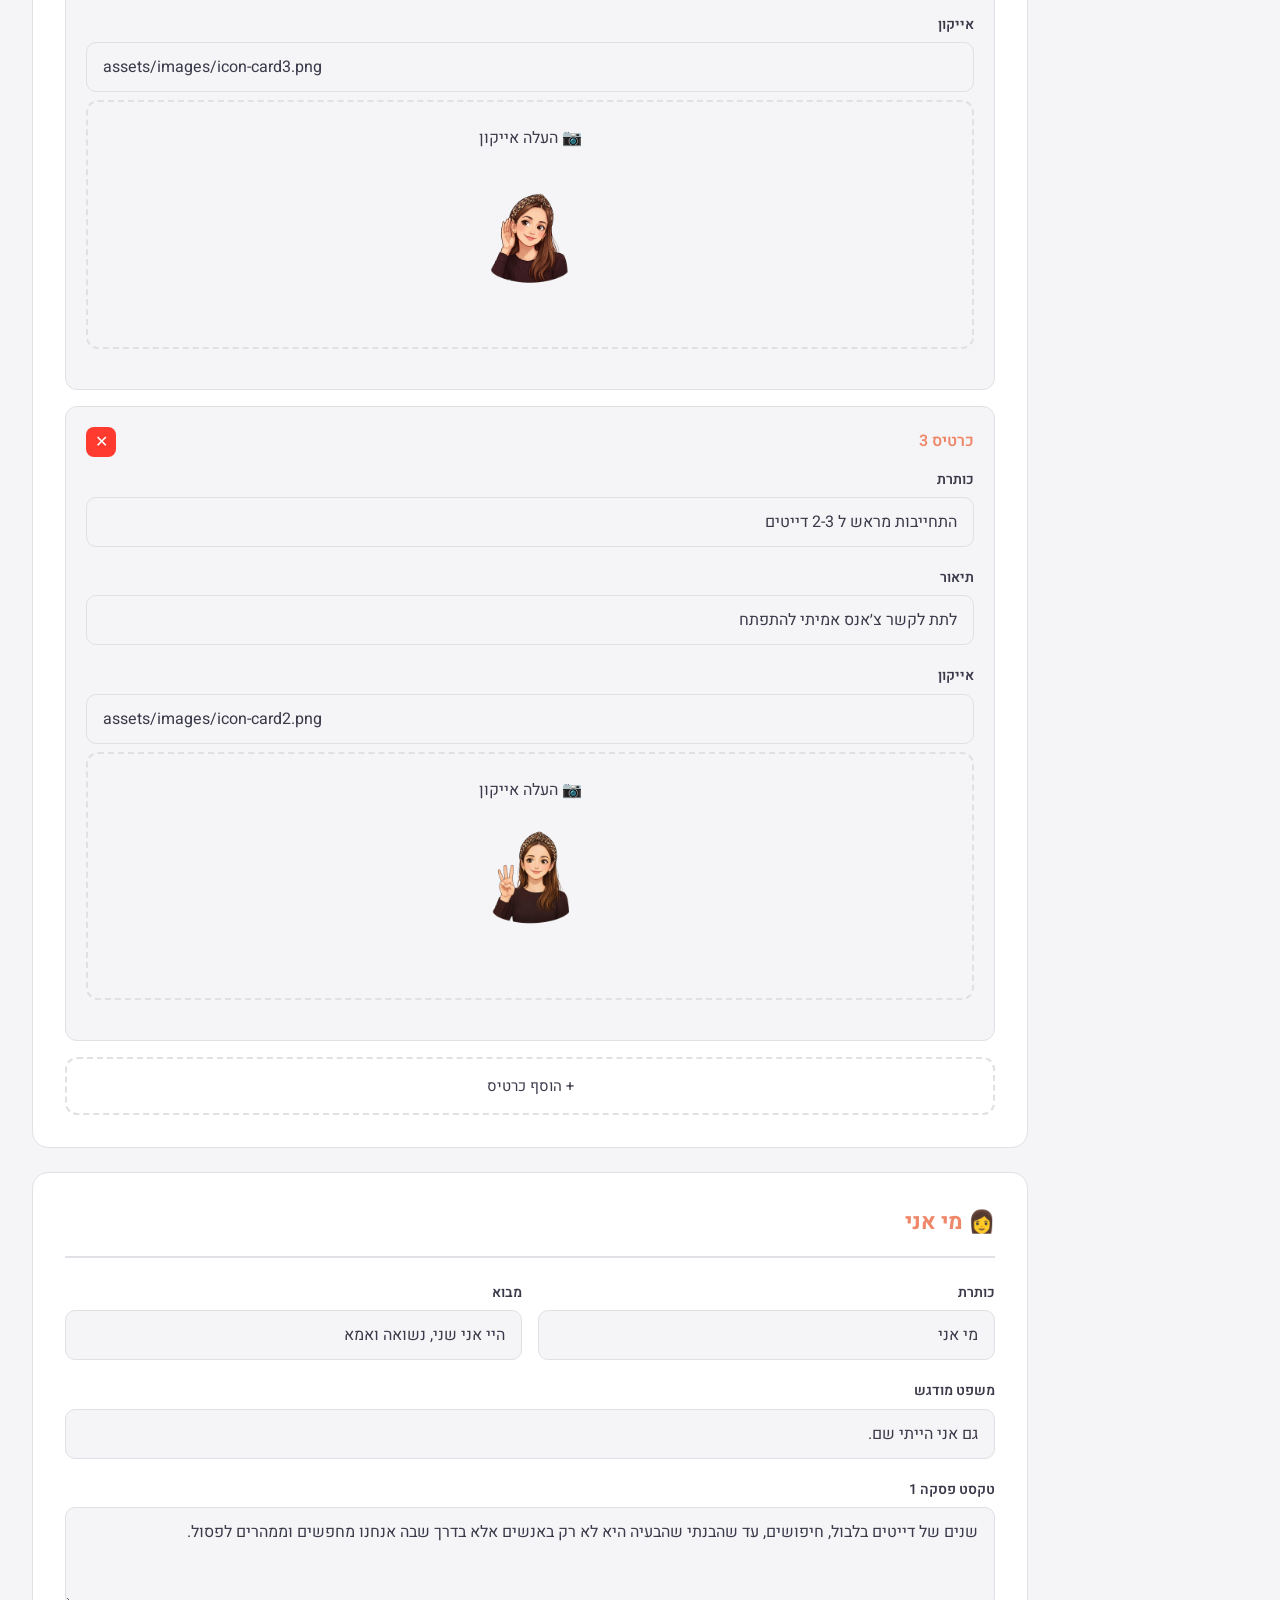
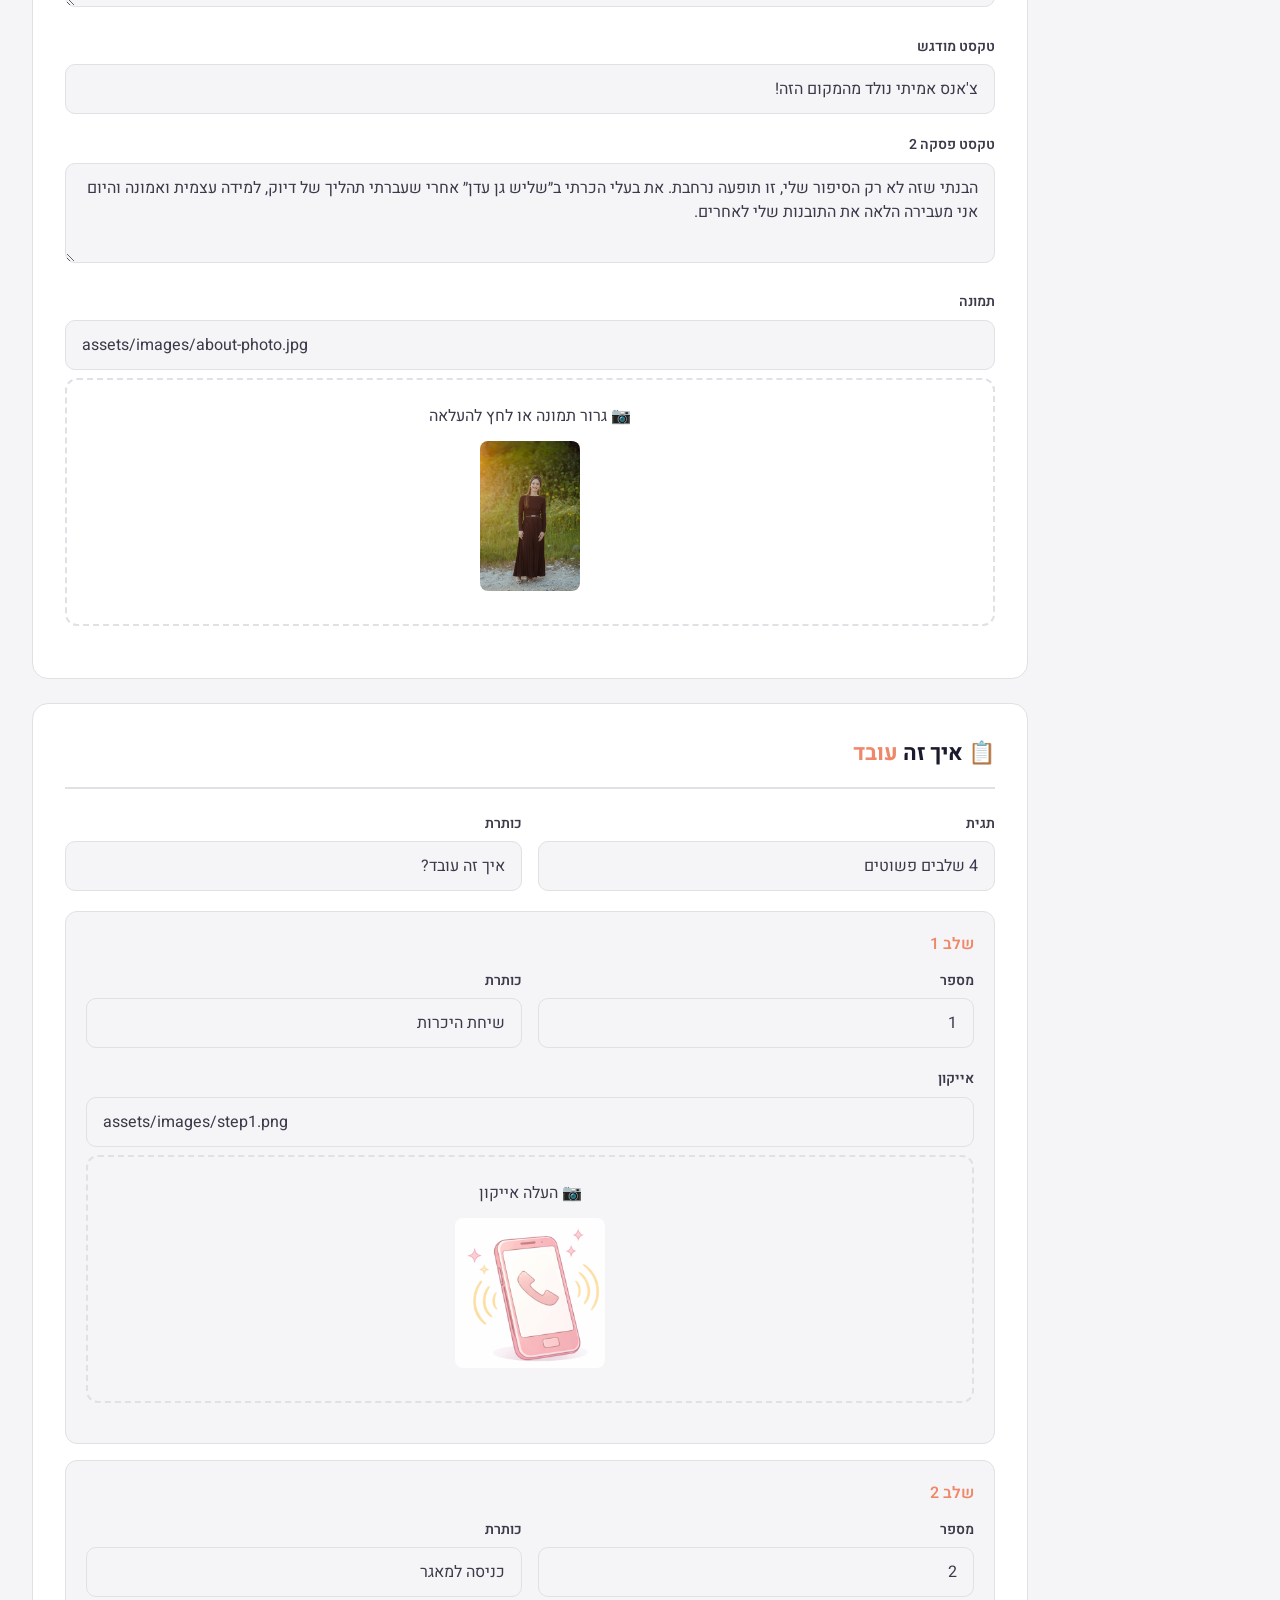
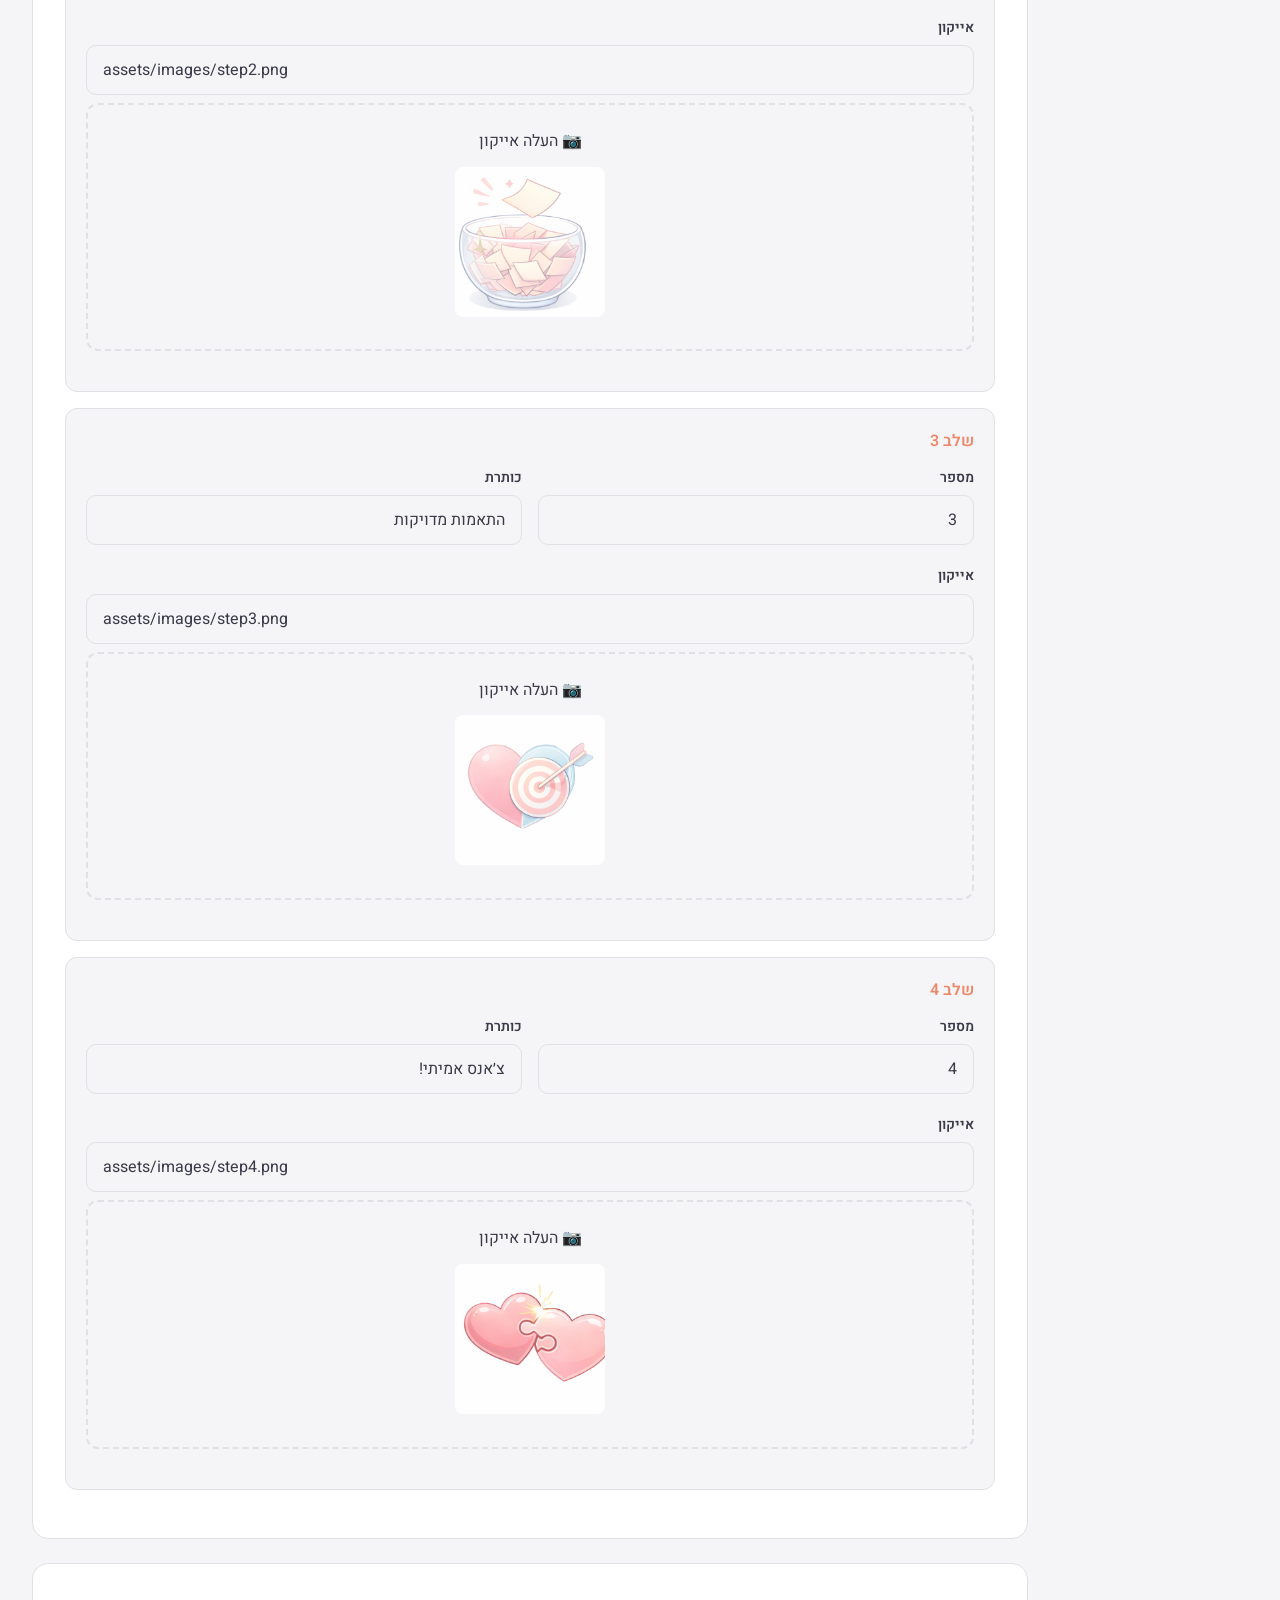
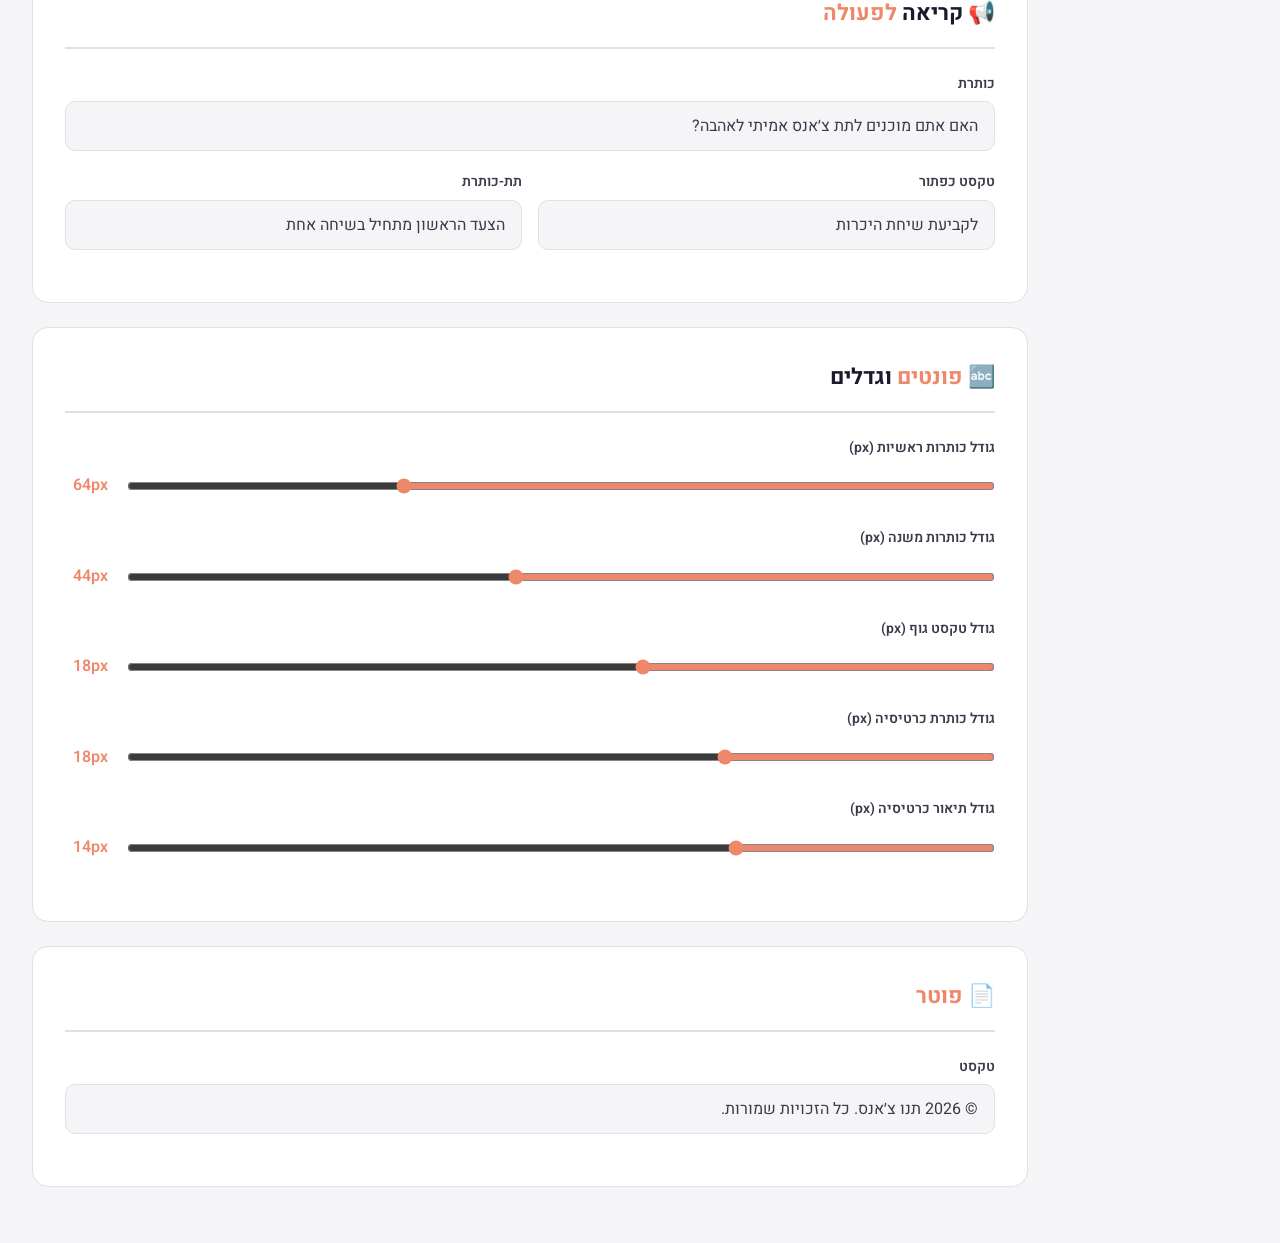
==== commit 91623ea5: "Update content via admin panel" ====
--- a/admin.html
+++ b/admin.html
@@ -212,6 +212,7 @@
       <span class="save-status" id="saveStatus">✓ נשמר בהצלחה</span>
       <button class="btn btn-secondary" onclick="window.open('/', '_blank')">👁️ תצוגה מקדימה</button>
       <button class="btn btn-primary" id="saveBtn" onclick="saveAll()">💾 שמור שינויים</button>
+      <button class="btn btn-primary" id="deployBtn" onclick="deployToLive()" style="background: var(--success);">🚀 העלה לאתר</button>
     </div>
   </header>
 
@@ -712,6 +713,31 @@
       }
     }
 
+    async function deployToLive() {
+      const btn = document.getElementById('deployBtn');
+      btn.textContent = '⏳ מעלה לאתר...';
+      btn.disabled = true;
+
+      try {
+        const res = await fetch('/api/deploy', { method: 'POST' });
+        const data = await res.json();
+        if (data.success) {
+          btn.textContent = '✅ האתר עודכן!';
+          alert(data.message);
+        } else {
+          btn.textContent = '❌ שגיאה';
+          alert('שגיאה: ' + data.message);
+        }
+      } catch (err) {
+        btn.textContent = '❌ שגיאה';
+        alert('שגיאה בהעלאה: ' + err.message);
+      }
+      setTimeout(() => {
+        btn.textContent = '🚀 העלה לאתר';
+        btn.disabled = false;
+      }, 3000);
+    }
+
     async function uploadFile(input, path, isArray) {
       const file = input.files[0];
       if (!file) return;
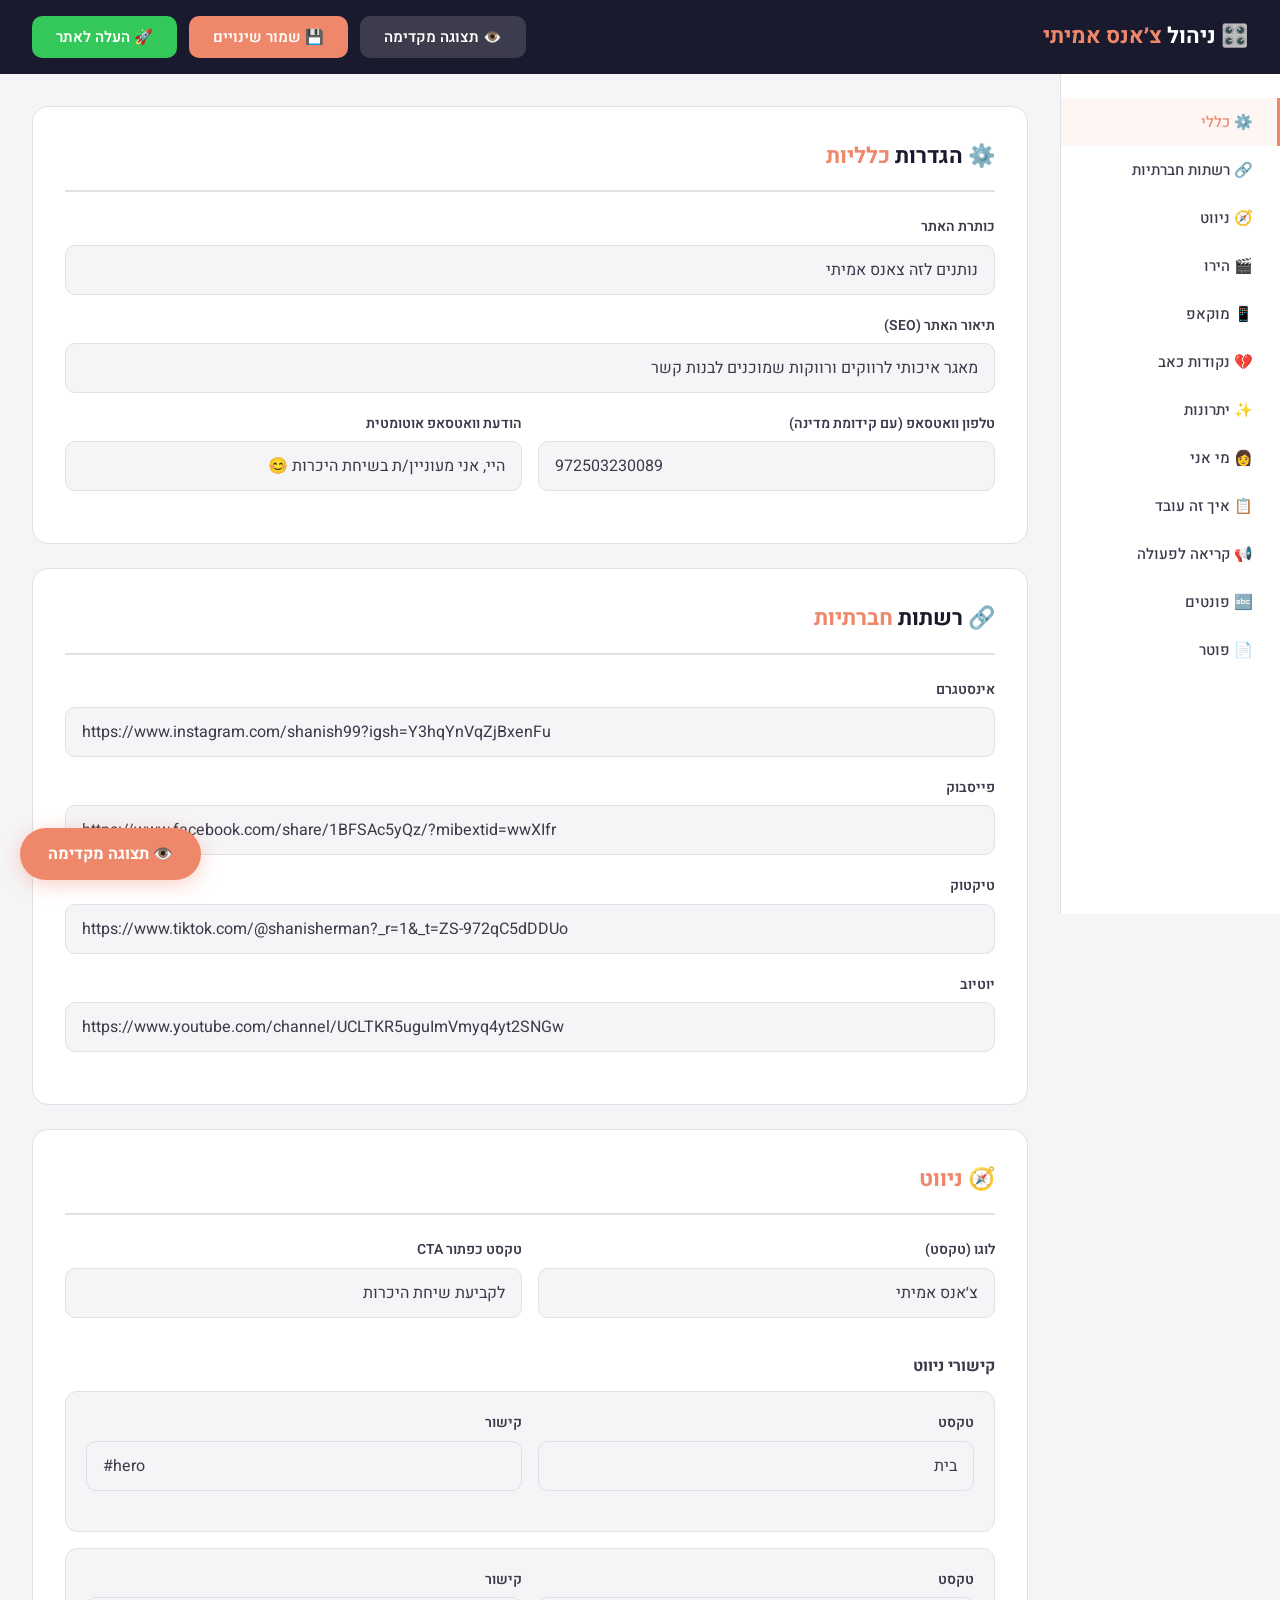
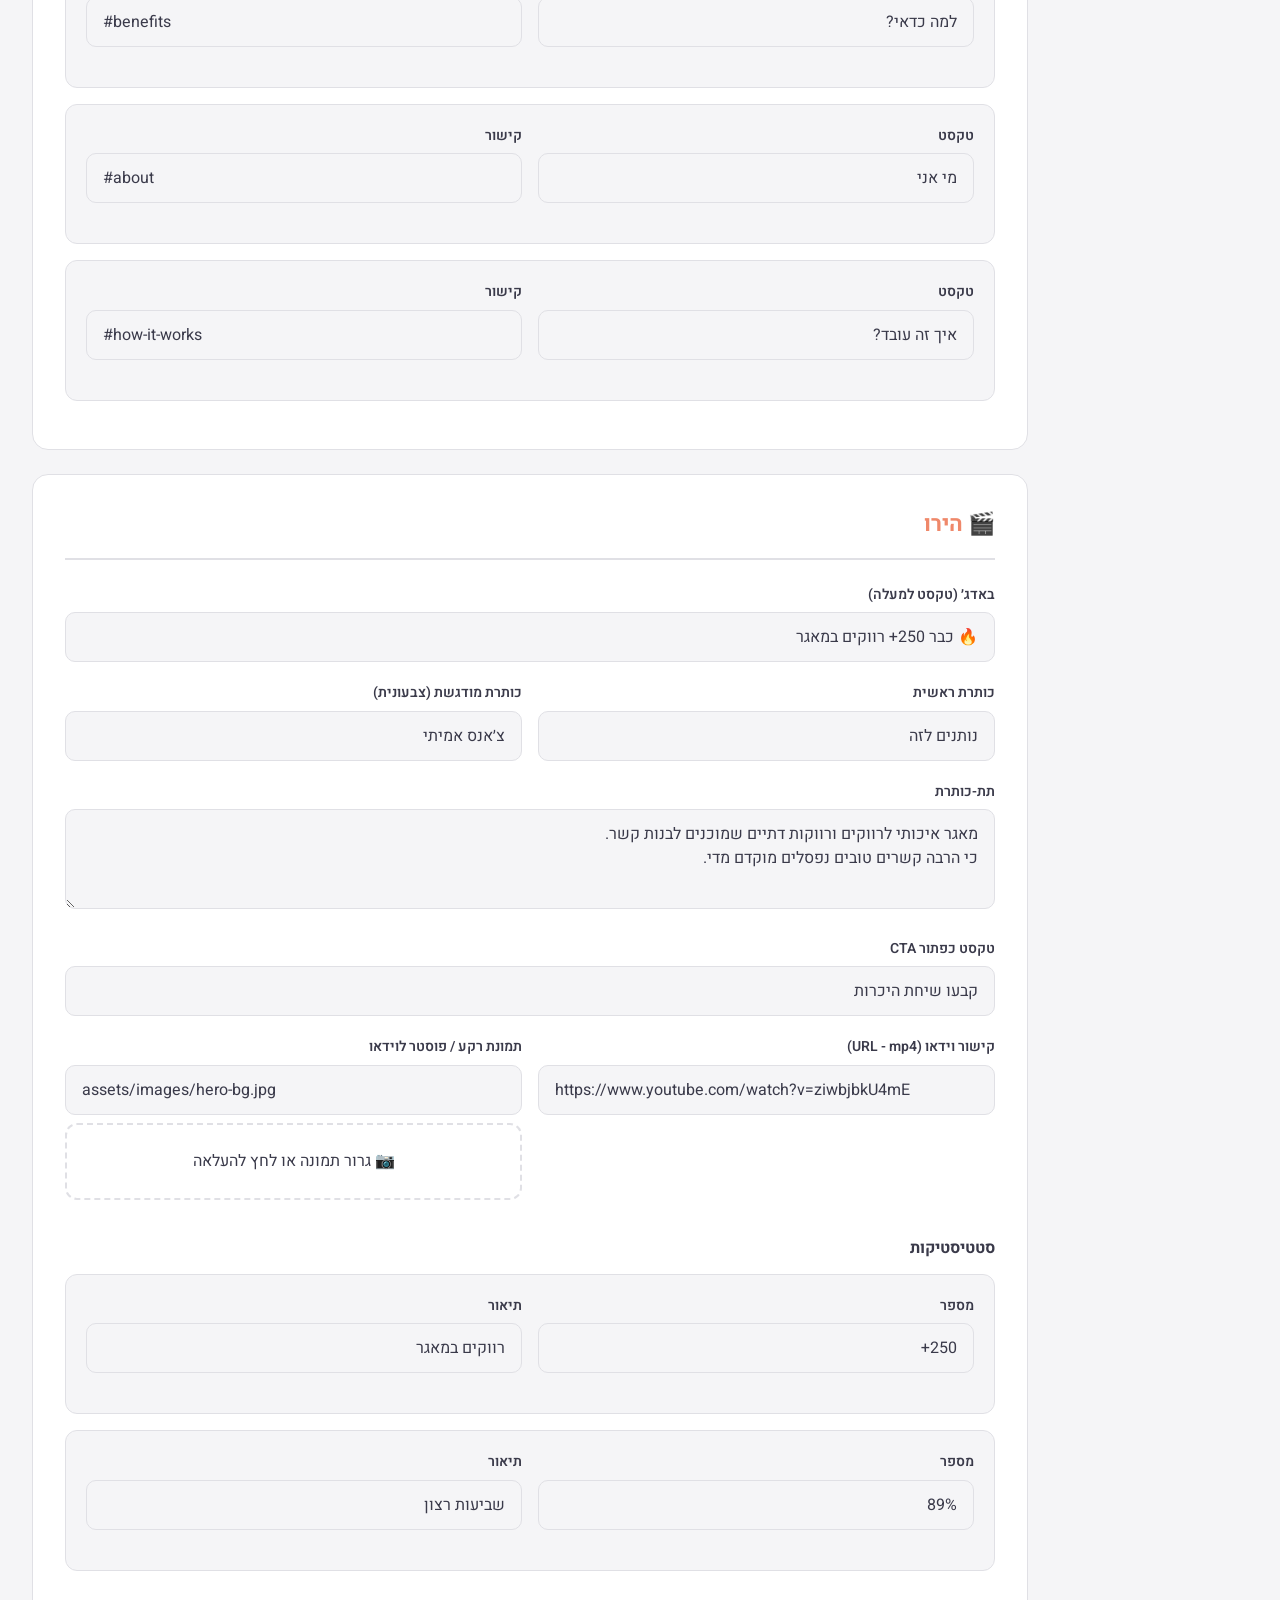
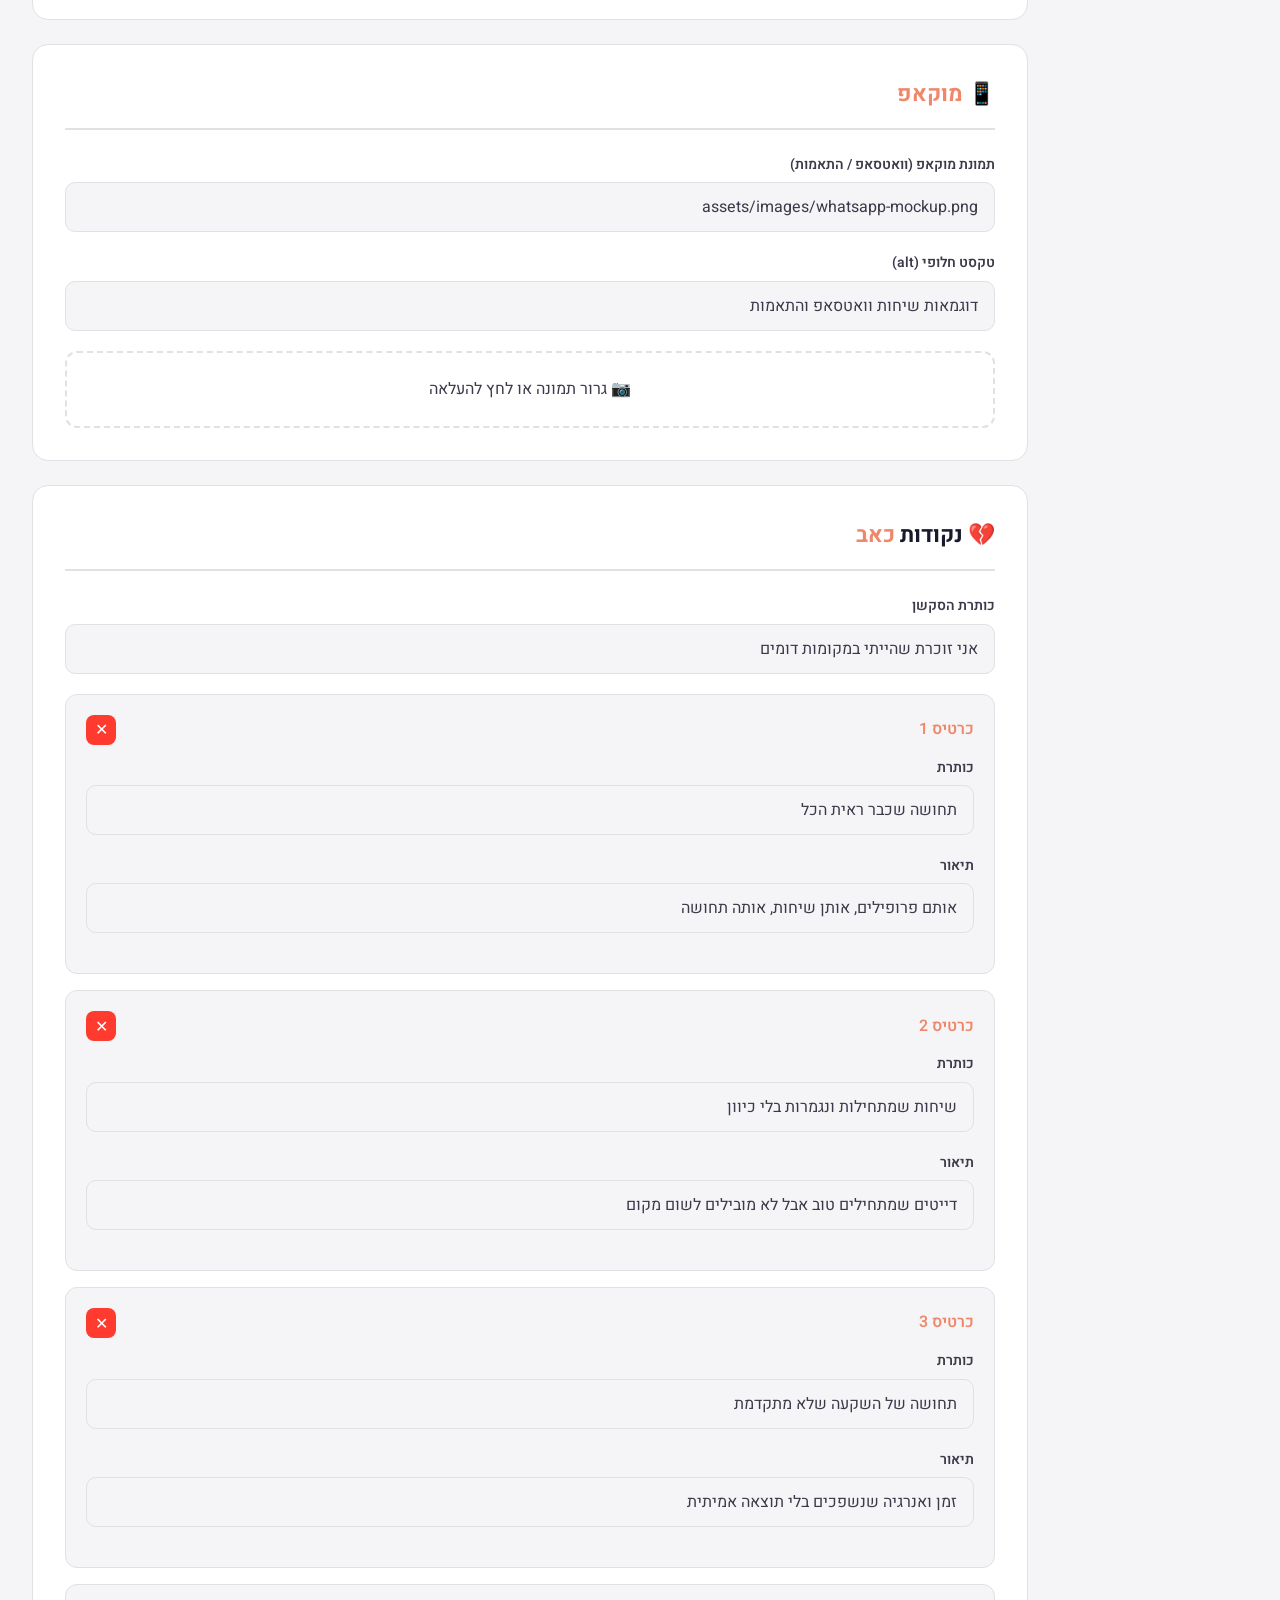
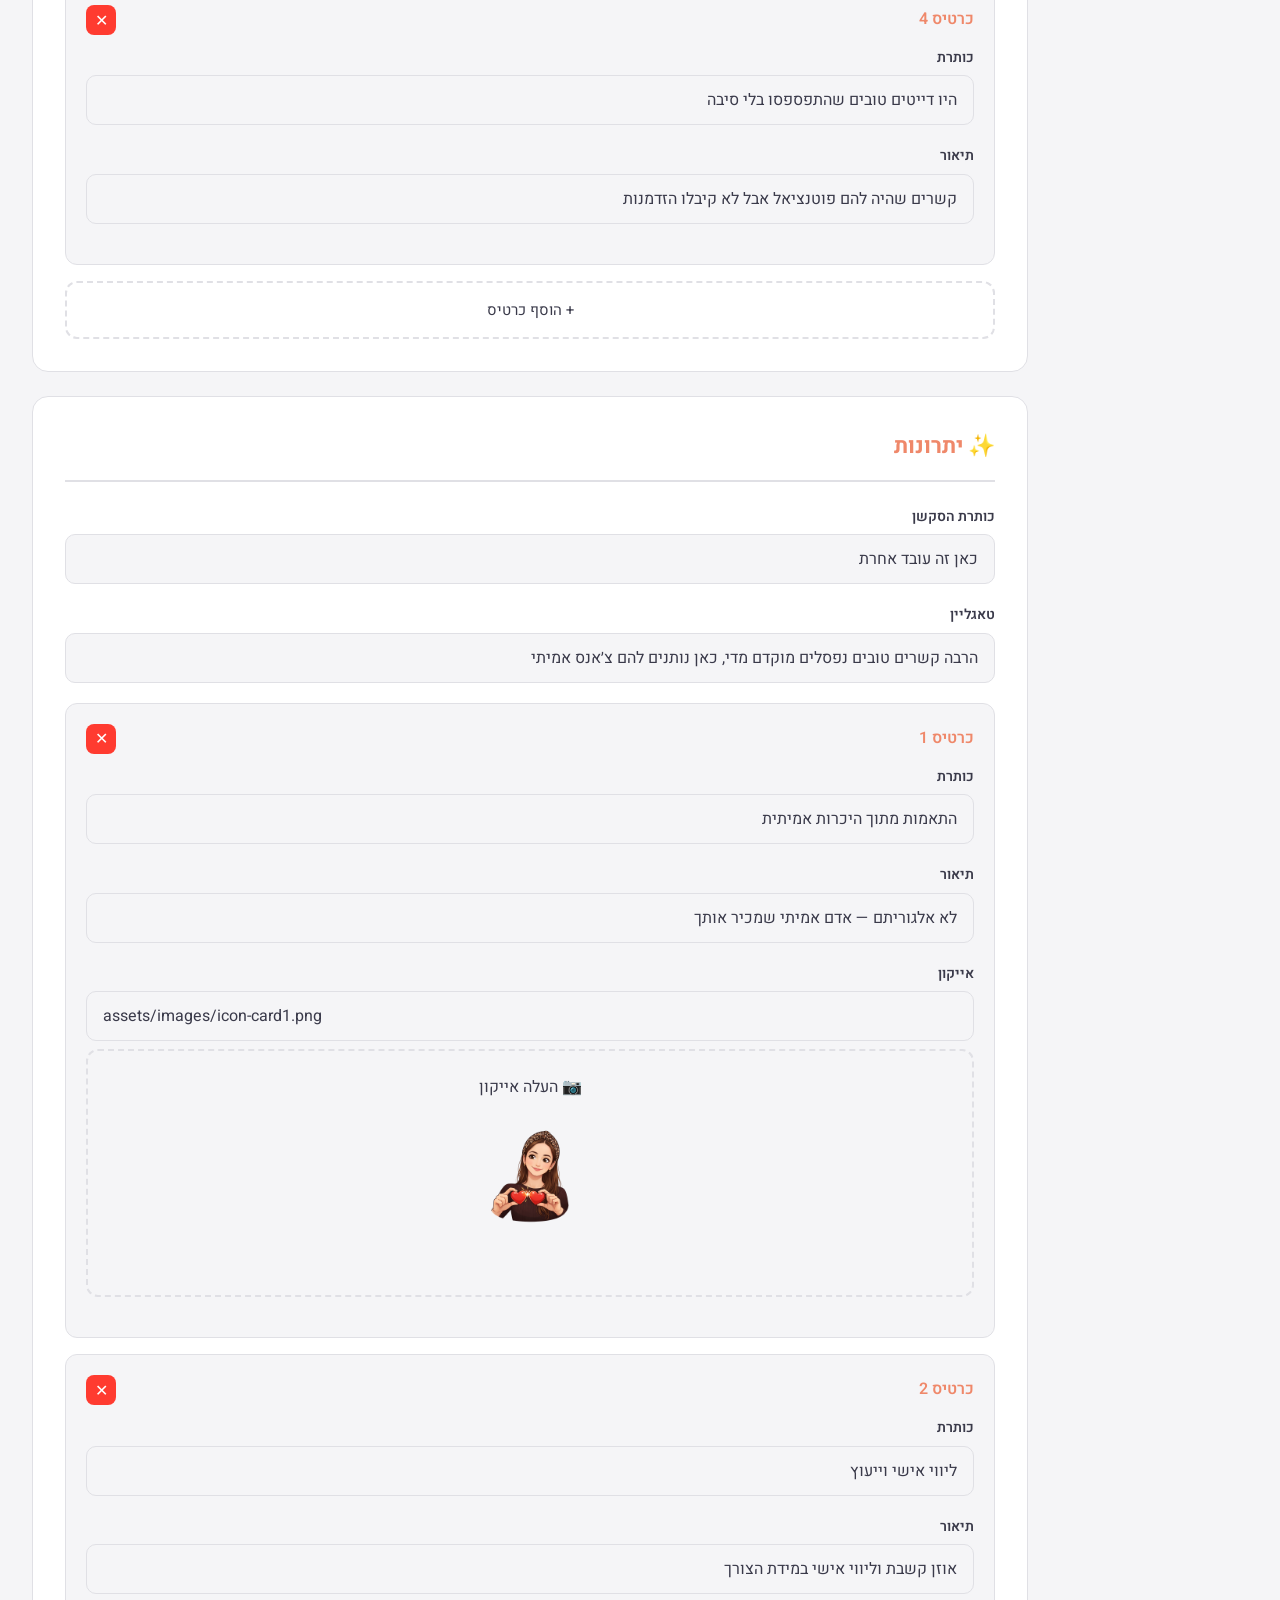
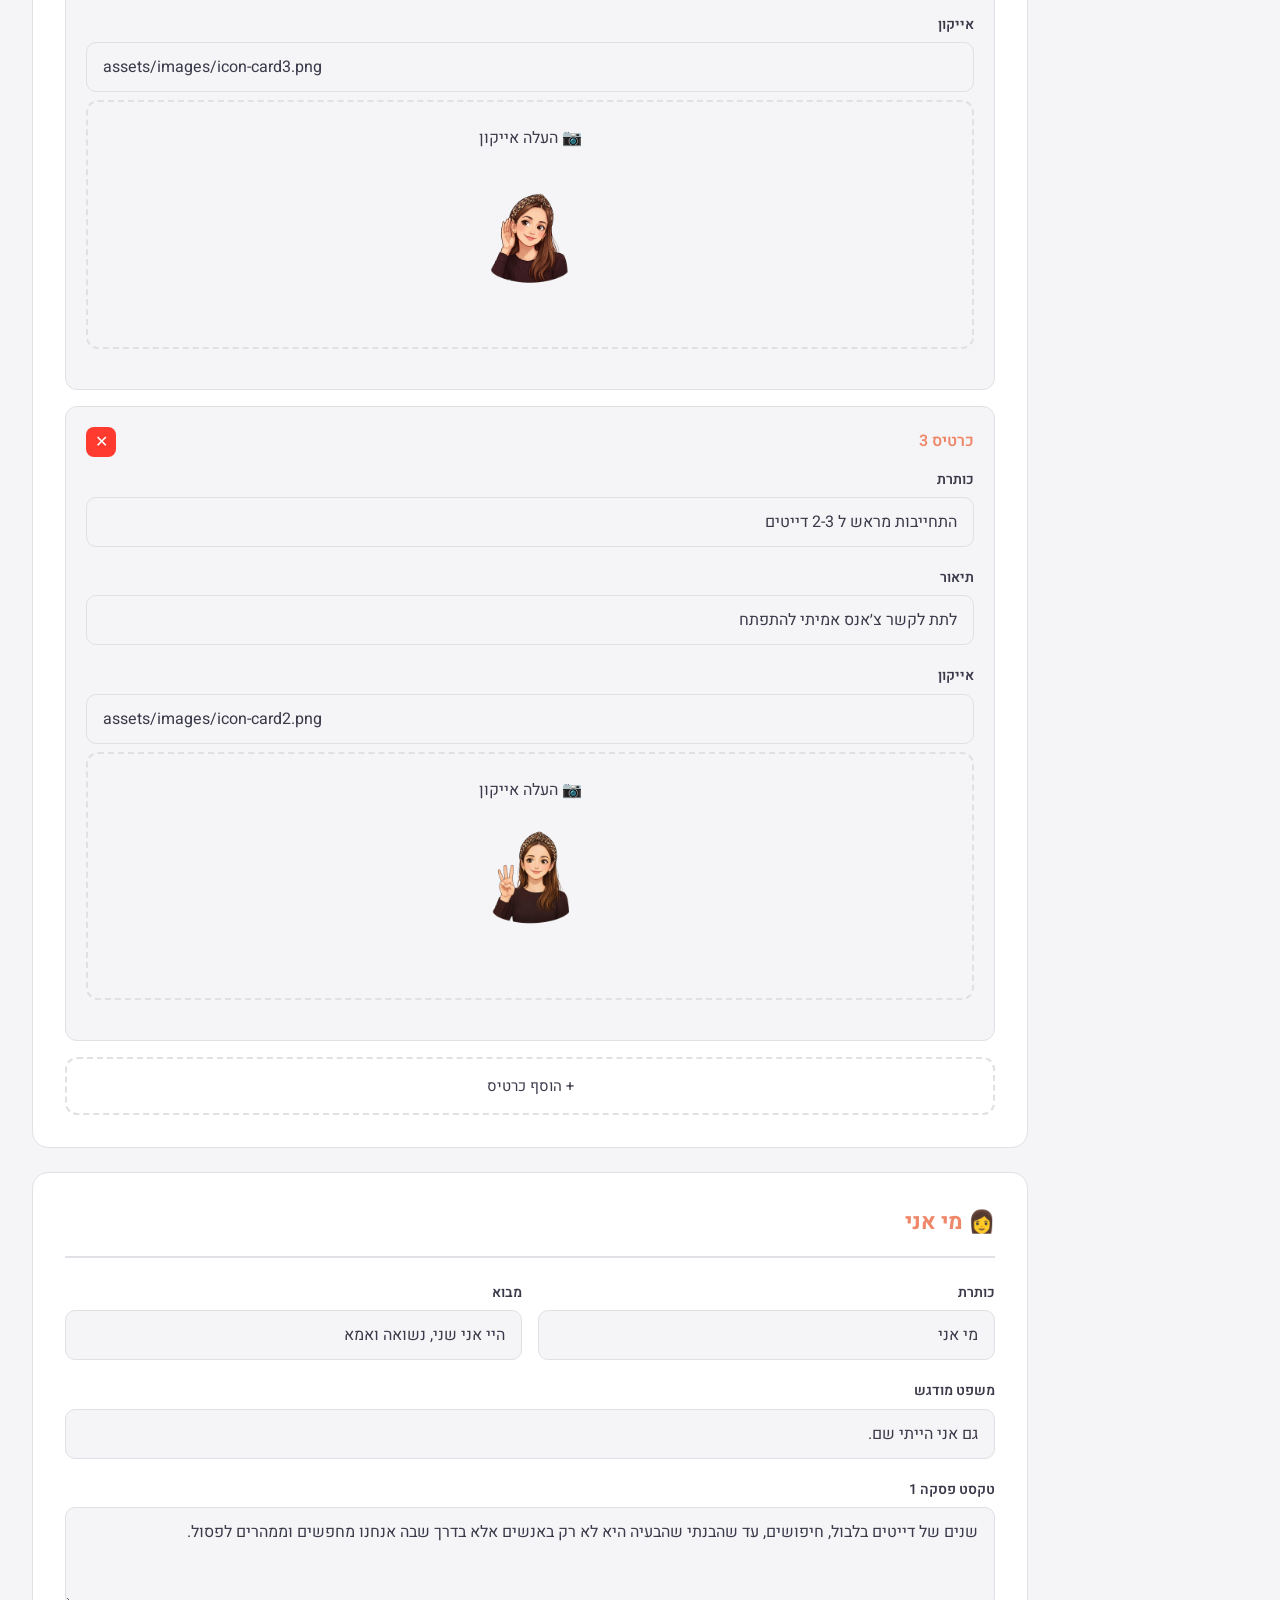
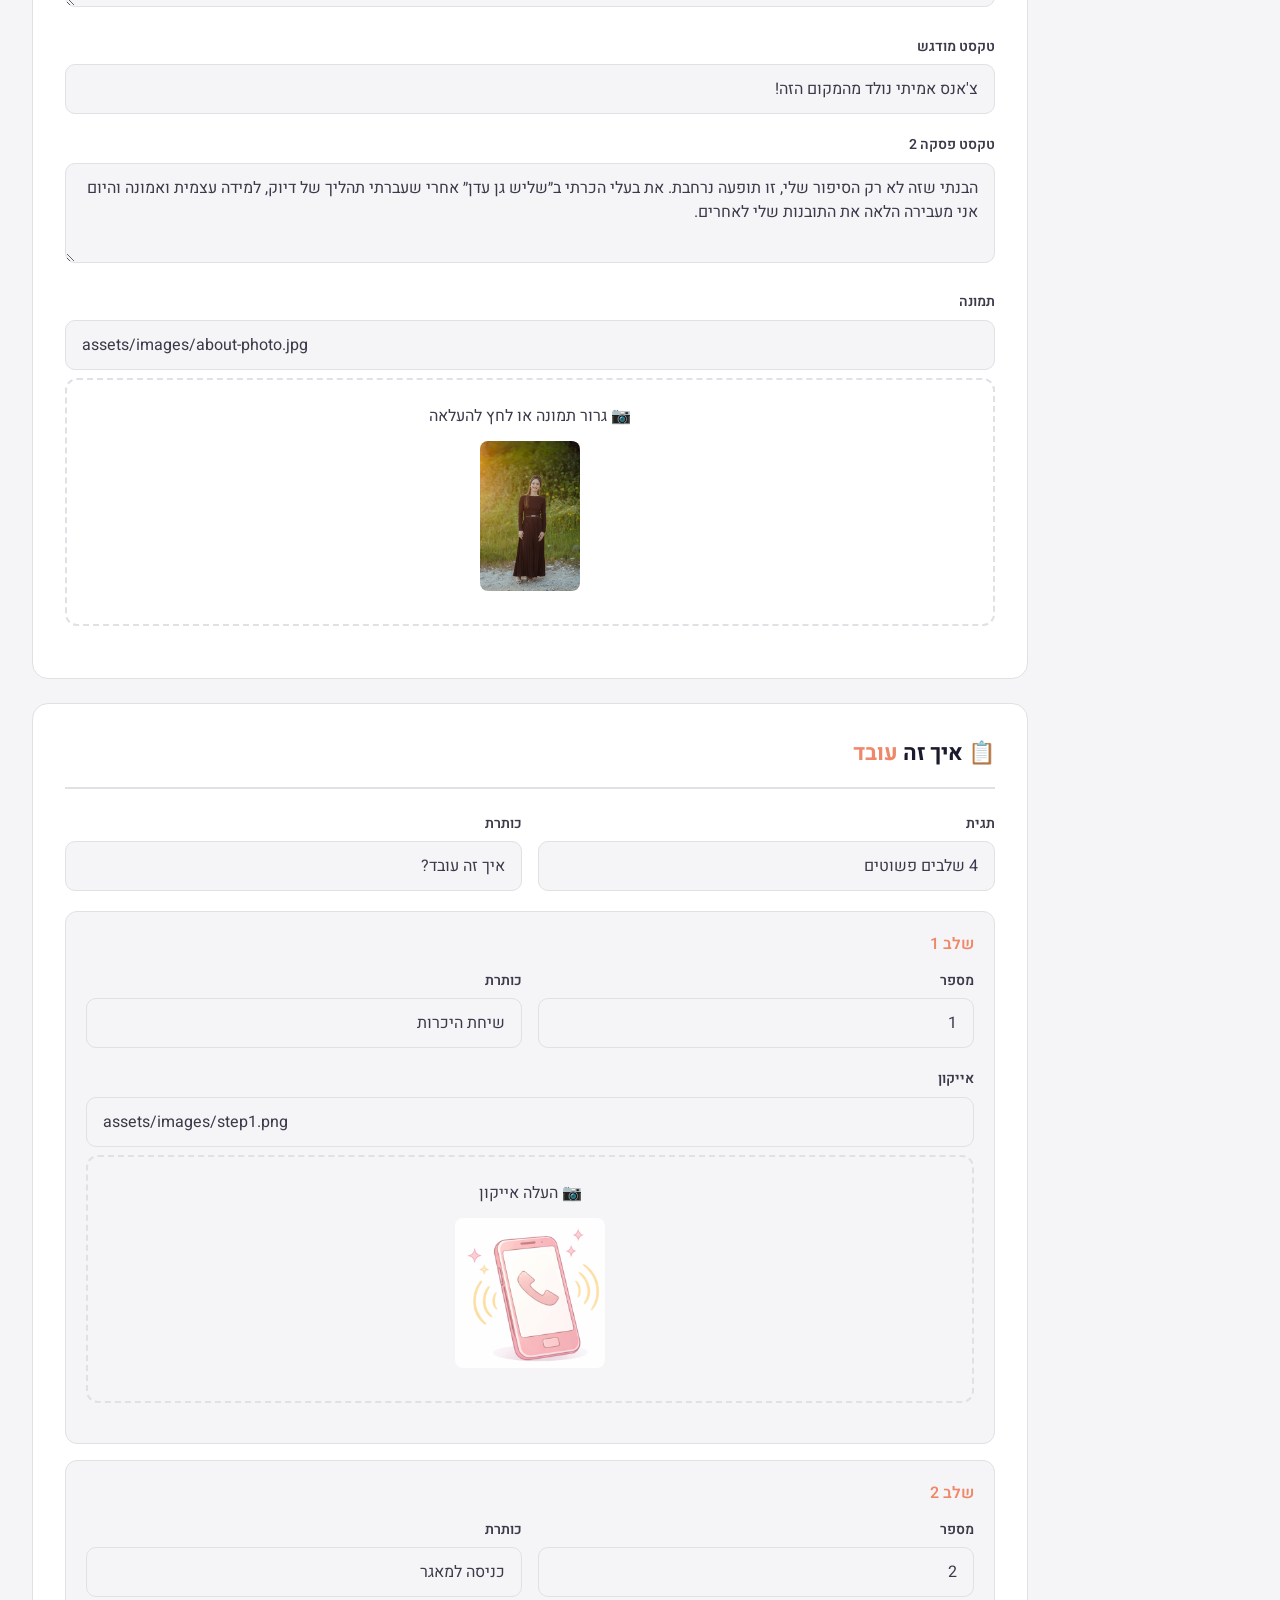
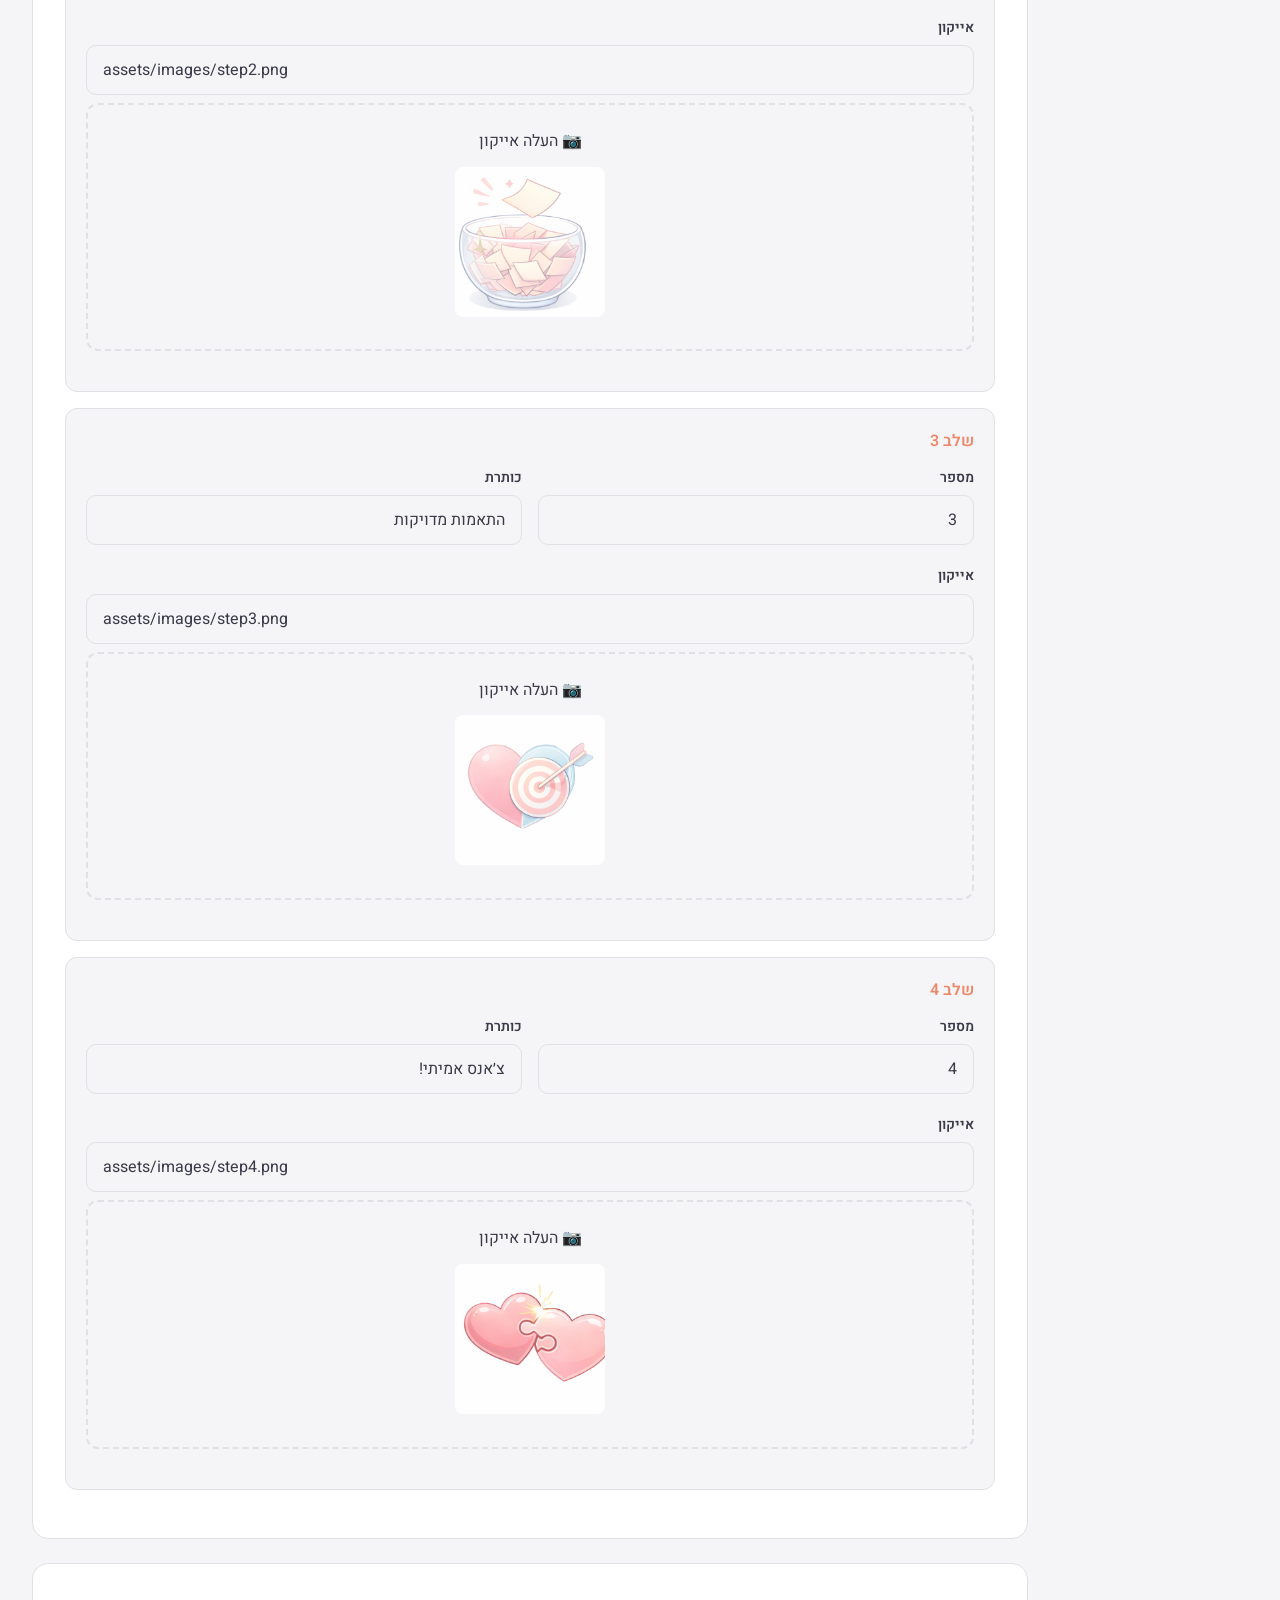
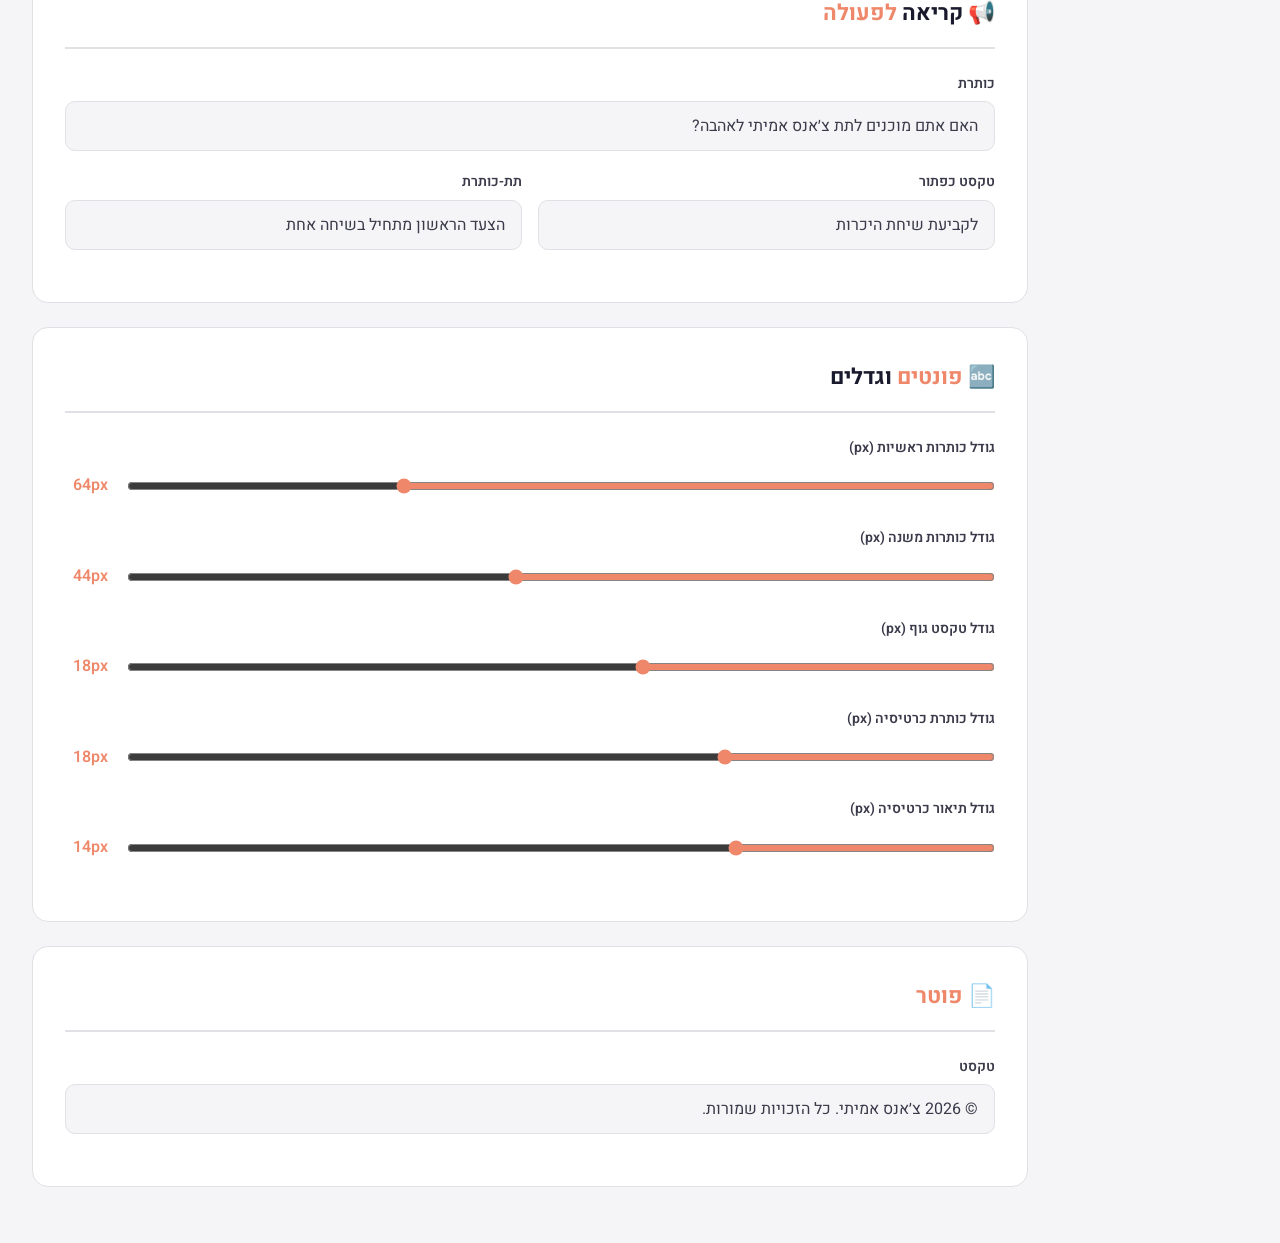
==== commit 0becd8d6: "Rename brand to צ׳אנס אמיתי + add deploy button to admin" ====
--- a/admin.html
+++ b/admin.html
@@ -3,7 +3,7 @@
 <head>
   <meta charset="UTF-8">
   <meta name="viewport" content="width=device-width, initial-scale=1.0">
-  <title>ניהול - צ׳אנסמייקר</title>
+  <title>ניהול - צ׳אנס אמיתי</title>
   <link href="https://fonts.googleapis.com/css2?family=Heebo:wght@300;400;500;600;700;800&display=swap" rel="stylesheet">
   <style>
     *, *::before, *::after { margin: 0; padding: 0; box-sizing: border-box; }
@@ -207,7 +207,7 @@
 <body>
 
   <header class="admin-header">
-    <h1>🎛️ ניהול <span>צ׳אנסמייקר</span></h1>
+    <h1>🎛️ ניהול <span>צ׳אנס אמיתי</span></h1>
     <div class="header-actions">
       <span class="save-status" id="saveStatus">✓ נשמר בהצלחה</span>
       <button class="btn btn-secondary" onclick="window.open('/', '_blank')">👁️ תצוגה מקדימה</button>
